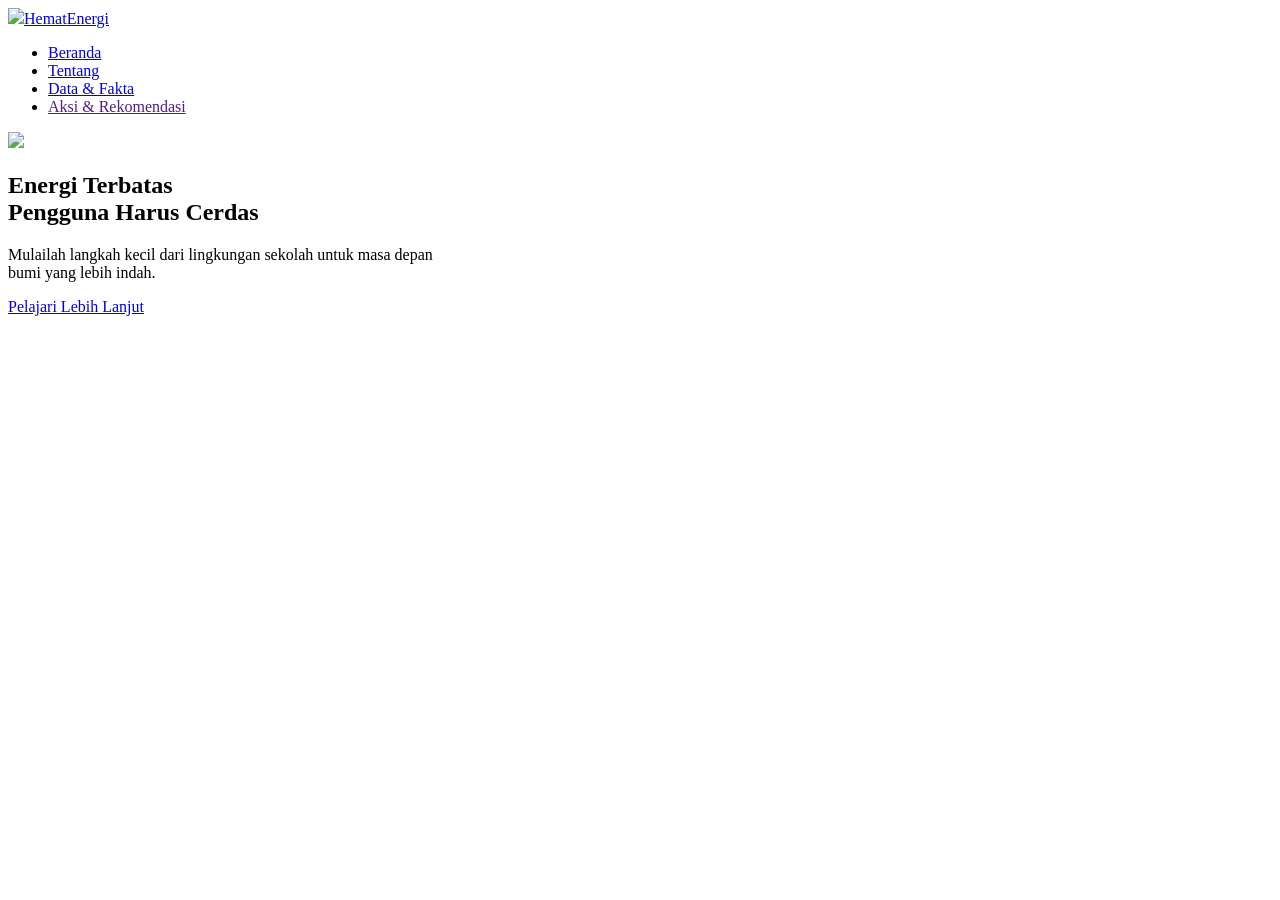
==== index.html @ 6efe7b57 "Update index.html" ====
<!DOCTYPE html>
<html lang="id">
<head>
    <meta charset="UTF-8">
    <meta name="viewport" content="width=device-width, initial-scale=1.0">
    <title>Kampanye Hemat Energi - Sekolah Hijau</title>
    <link rel="stylesheet" href="style.css">
</head>
<body>
    <header class="navbar">
        <div class="container nav-container">
            <a href="#" class="logo">
    <img src="asset\logo-wikrama.png" class="logo-img">Hemat<span>Energi</span></a>
            <nav>
                <ul class="nav-links">
                    <li><a href="index.html">Beranda</a></li>
                    <li><a href="tentang.html">Tentang</a></li>
                    <li><a href="data.html">Data & Fakta</a></li>
                    <li><a href="">Aksi & Rekomendasi</a></li>
                </ul>
            </nav>
        </div>
    </header>

    <section class="landing-page">
        <img src="asset/landingpage.avif" class="hero-bg-img">
        <div class="hero-overlay"></div>

        <div class="container hero-content">
            <h1>Energi <span>Terbatas</span><br>Pengguna Harus <span>Cerdas</span></h1>
            <p><span>Mulailah</span> langkah kecil dari <span>lingkungan sekolah</span> untuk <span>masa depan</span> <br>bumi yang lebih <span>indah</span>.</p>
            <div class="hero-buttons">
                <a href="about.html" class="btn btn-primary">Pelajari Lebih Lanjut</a>
            </div>
        </div>
    </section>
</body>
</html>
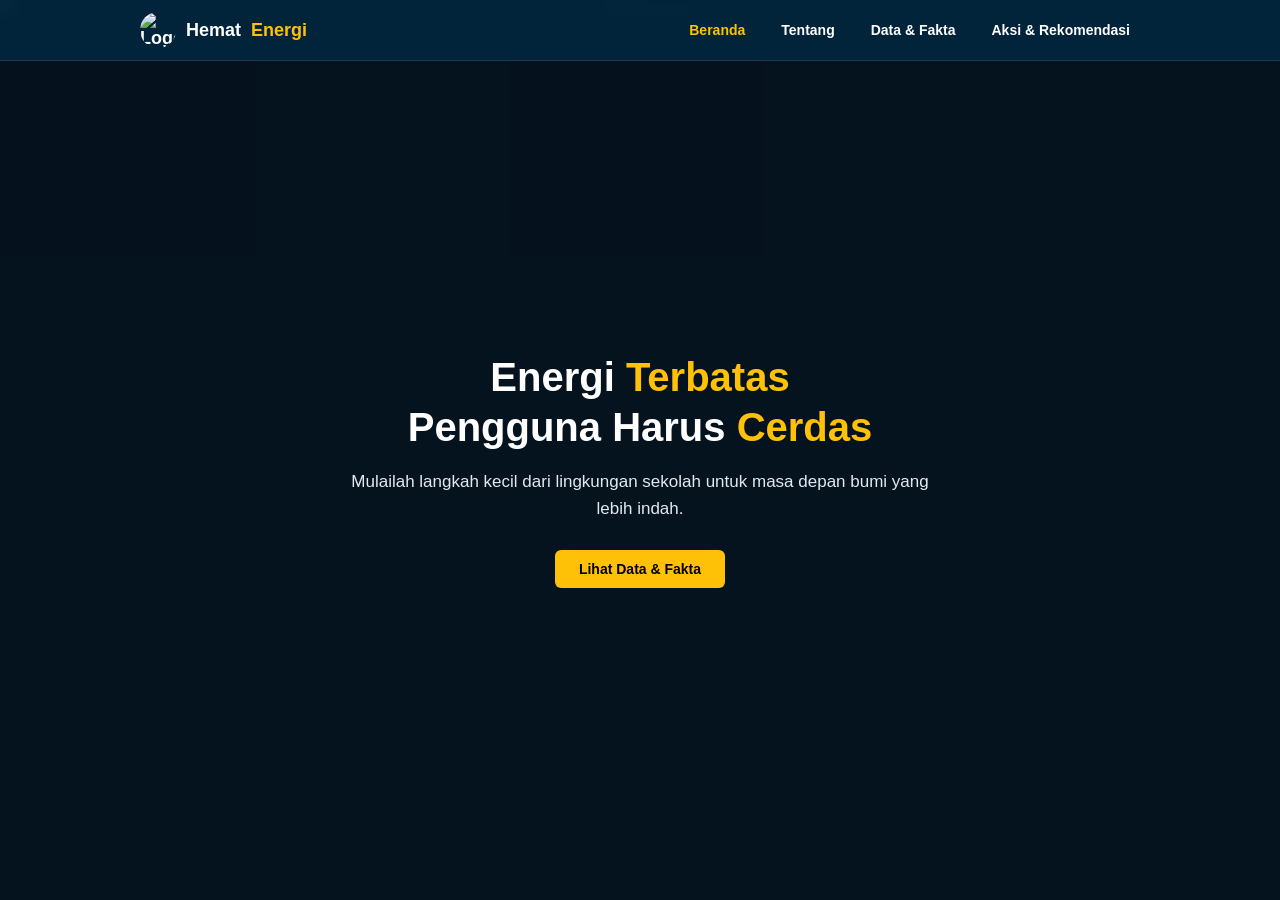
==== commit 42a04667: "Update dan sederhanakan tampilan website serta grafik Chart.js data & fakta" ====
--- a/index.html
+++ b/index.html
@@ -9,30 +9,30 @@
 <body>
     <header class="navbar">
         <div class="container nav-container">
-            <a href="#" class="logo">
-    <img src="asset\logo-wikrama.png" class="logo-img">Hemat<span>Energi</span></a>
+            <a href="index.html" class="logo">
+                <img src="asset/logo-wikrama.png" alt="Logo Wikrama">
+                Hemat<span>Energi</span>
+            </a>
             <nav>
                 <ul class="nav-links">
-                    <li><a href="index.html">Beranda</a></li>
+                    <li><a href="index.html" class="active">Beranda</a></li>
                     <li><a href="tentang.html">Tentang</a></li>
-                    <li><a href="data.html">Data & Fakta</a></li>
+                    <li><a href="data.html">Data & Fakta</a></li> 
                     <li><a href="">Aksi & Rekomendasi</a></li>
                 </ul>
             </nav>
         </div>
     </header>
 
-    <section class="landing-page">
-        <img src="asset/landingpage.avif" class="hero-bg-img">
+    <main class="main-section">
+        <img src="asset/landingpage.avif" class="hero-bg-img" alt="Background">
         <div class="hero-overlay"></div>
 
-        <div class="container hero-content">
+        <div class="container section-content hero-center">
             <h1>Energi <span>Terbatas</span><br>Pengguna Harus <span>Cerdas</span></h1>
-            <p><span>Mulailah</span> langkah kecil dari <span>lingkungan sekolah</span> untuk <span>masa depan</span> <br>bumi yang lebih <span>indah</span>.</p>
-            <div class="hero-buttons">
-                <a href="about.html" class="btn btn-primary">Pelajari Lebih Lanjut</a>
-            </div>
+            <p>Mulailah langkah kecil dari lingkungan sekolah untuk masa depan bumi yang lebih indah.</p>
+            <a href="data.html" class="btn">Lihat Data & Fakta</a>
         </div>
-    </section>
+    </main>
 </body>
 </html>
--- a/style.css
+++ b/style.css
@@ -0,0 +1,311 @@
+* {
+    margin: 0;
+    padding: 0;
+    box-sizing: border-box;
+    font-family: Arial, Helvetica, sans-serif;
+}
+
+body {
+    background-color: #0b1522;
+    color: #ffffff;
+    min-height: 100vh;
+}
+
+.container {
+    width: 90%;
+    max-width: 1000px;
+    margin: 0 auto;
+}
+
+span {
+    color: #ffc107;
+}
+
+/* ================= 1. NAVBAR ================= */
+.navbar {
+    position: fixed;
+    top: 0;
+    left: 0;
+    width: 100%;
+    background-color: rgba(2, 38, 61, 0.92);
+    backdrop-filter: blur(6px);
+    z-index: 999;
+    border-bottom: 1px solid rgba(255, 255, 255, 0.1);
+}
+
+.nav-container {
+    display: flex;
+    justify-content: space-between;
+    align-items: center;
+    padding: 12px 0;
+}
+
+.logo {
+    display: flex;
+    align-items: center;
+    gap: 10px;
+    font-size: 18px;
+    font-weight: bold;
+    color: #ffffff;
+    text-decoration: none;
+}
+
+.logo img {
+    width: 36px;
+    height: 36px;
+    border-radius: 50%;
+}
+
+.nav-links {
+    display: flex;
+    list-style: none;
+    gap: 16px;
+}
+
+.nav-links a {
+    color: #ffffff;
+    text-decoration: none;
+    font-size: 14px;
+    font-weight: bold;
+    padding: 6px 10px;
+    border-radius: 4px;
+    transition: 0.2s;
+}
+
+.nav-links a:hover,
+.nav-links a.active {
+    color: #ffc107;
+}
+
+/* ================= 2. BACKGROUND & HALAMAN ================= */
+.main-section {
+    position: relative;
+    padding: 110px 0 70px 0;
+    min-height: 100vh;
+    text-align: center;
+    overflow: hidden;
+}
+
+.hero-bg-img {
+    position: fixed;
+    top: 0;
+    left: 0;
+    width: 100%;
+    height: 100%;
+    object-fit: cover;
+    z-index: -2;
+}
+
+.hero-overlay {
+    position: fixed;
+    top: 0;
+    left: 0;
+    width: 100%;
+    height: 100%;
+    background: rgba(4, 18, 30, 0.78);
+    z-index: -1;
+}
+
+.section-content {
+    position: relative;
+    z-index: 1;
+}
+
+.page-title {
+    font-size: 32px;
+    margin-bottom: 8px;
+}
+
+.page-subtitle {
+    font-size: 15px;
+    color: #cbd5e1;
+    margin-bottom: 30px;
+}
+
+/* ================= 3. BERANDA (HERO) ================= */
+.hero-center {
+    display: flex;
+    flex-direction: column;
+    justify-content: center;
+    align-items: center;
+    min-height: calc(100vh - 180px);
+}
+
+.hero-center h1 {
+    font-size: 40px;
+    line-height: 1.25;
+    margin-bottom: 16px;
+}
+
+.hero-center p {
+    font-size: 17px;
+    color: #e2e8f0;
+    max-width: 600px;
+    margin-bottom: 28px;
+    line-height: 1.6;
+}
+
+/* ================= 4. TOMBOL ================= */
+.btn {
+    display: inline-block;
+    padding: 11px 24px;
+    background-color: #ffc107;
+    color: #000000;
+    text-decoration: none;
+    border-radius: 6px;
+    font-weight: bold;
+    font-size: 14px;
+    transition: 0.2s;
+}
+
+.btn:hover {
+    background-color: #e0a800;
+}
+
+/* ================= 5. GRID & KARTU PROFIL ================= */
+.grid-3 {
+    display: flex;
+    justify-content: center;
+    gap: 20px;
+    flex-wrap: wrap;
+    margin-bottom: 25px;
+}
+
+.card {
+    background-color: rgba(2, 38, 61, 0.88);
+    border: 1px solid rgba(255, 255, 255, 0.12);
+    border-radius: 12px;
+    padding: 24px 20px;
+    flex: 1;
+    min-width: 250px;
+    max-width: 320px;
+    text-align: center;
+}
+
+.photo-container {
+    width: 90px;
+    height: 90px;
+    margin: 0 auto 15px auto;
+    border-radius: 50%;
+    border: 2px solid #ffffff;
+    overflow: hidden;
+}
+
+.profile-img {
+    width: 100%;
+    height: 100%;
+    object-fit: cover;
+}
+
+.member-name {
+    font-size: 18px;
+    font-weight: bold;
+    margin-bottom: 12px;
+}
+
+.member-info {
+    font-size: 13px;
+    color: #ffffff;
+    text-align: left;
+    background: rgba(255, 255, 255, 0.08);
+    padding: 10px 14px;
+    border-radius: 6px;
+    line-height: 1.6;
+}
+
+.member-info strong {
+    color: #ffc107;
+}
+
+/* ================= 6. DATA & FAKTA (KOTAK GRAFIK) ================= */
+.chart-box {
+    background-color: rgba(2, 38, 61, 0.88);
+    border: 1px solid rgba(255, 255, 255, 0.12);
+    border-radius: 12px;
+    padding: 24px;
+    max-width: 850px;
+    margin: 0 auto 30px auto;
+    text-align: left;
+}
+
+.chart-title {
+    font-size: 18px;
+    color: #ffc107;
+    margin-bottom: 4px;
+}
+
+.chart-desc {
+    font-size: 13px;
+    color: #cbd5e1;
+    margin-bottom: 18px;
+}
+
+.chart-wrapper {
+    position: relative;
+    height: 360px;
+    width: 100%;
+}
+
+/* ================= 7. AKSI & REKOMENDASI ================= */
+.action-card {
+    text-align: left;
+}
+
+.action-card h2 {
+    font-size: 18px;
+    color: #ffc107;
+    margin-bottom: 12px;
+    padding-bottom: 8px;
+    border-bottom: 1px solid rgba(255, 255, 255, 0.1);
+}
+
+.action-card ul {
+    padding-left: 18px;
+    font-size: 13.5px;
+    line-height: 1.6;
+    color: #e2e8f0;
+}
+
+.action-card li {
+    margin-bottom: 8px;
+}
+
+.action-card li:last-child {
+    margin-bottom: 0;
+}
+
+.bottom-cta {
+    margin-top: 30px;
+}
+
+.bottom-cta p {
+    font-size: 14px;
+    color: #cbd5e1;
+    margin-bottom: 15px;
+}
+
+/* ================= 8. RESPONSIVE ================= */
+@media (max-width: 768px) {
+    .nav-container {
+        flex-direction: column;
+        gap: 8px;
+    }
+
+    .hero-center h1 {
+        font-size: 28px;
+    }
+
+    .grid-3 {
+        flex-direction: column;
+        align-items: center;
+    }
+
+    .card {
+        max-width: 100%;
+        width: 100%;
+    }
+
+    .chart-wrapper {
+        height: 260px;
+    }
+}
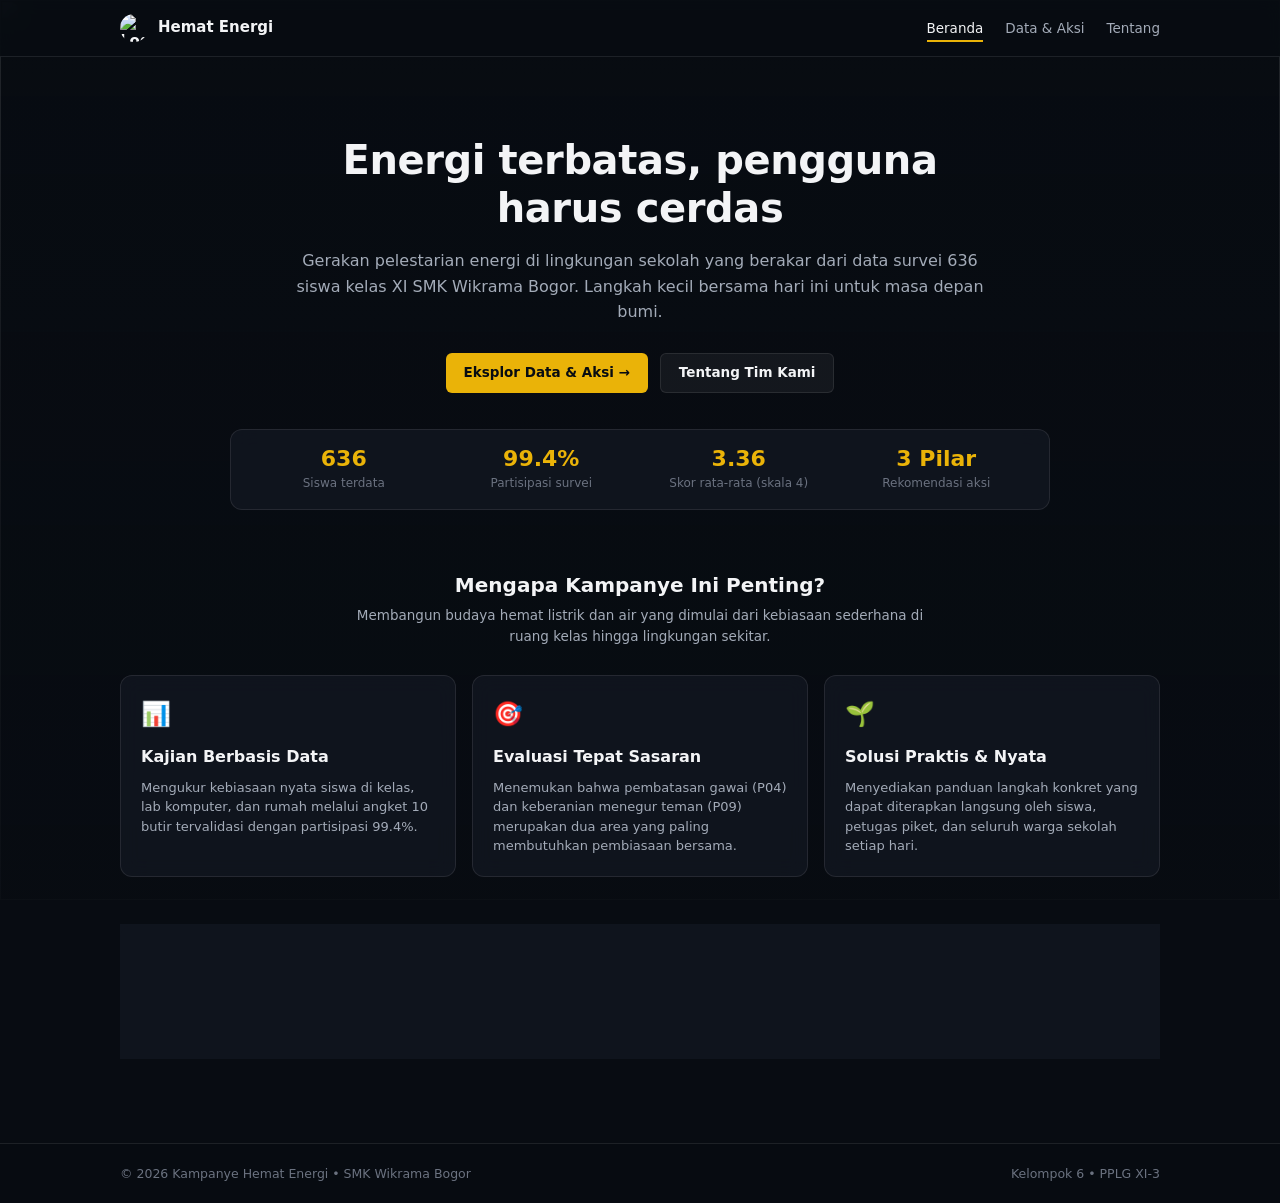
==== commit 6f43dc2d: "Update dan gabungkan halaman Data & Aksi serta perbaikan UI" ====
--- a/index.html
+++ b/index.html
@@ -3,36 +3,121 @@
 <head>
     <meta charset="UTF-8">
     <meta name="viewport" content="width=device-width, initial-scale=1.0">
-    <title>Kampanye Hemat Energi - Sekolah Hijau</title>
-    <link rel="stylesheet" href="style.css">
+    <title>Kampanye Hemat Energi - SMK Wikrama Bogor</title>
+    <link rel="stylesheet" href="style.css?v=5">
 </head>
 <body>
     <header class="navbar">
         <div class="container nav-container">
             <a href="index.html" class="logo">
-                <img src="asset/logo-wikrama.png" alt="Logo Wikrama">
-                Hemat<span>Energi</span>
+                <img src="asset/logo-wikrama.png" alt="Logo SMK Wikrama">
+                <span>Hemat Energi</span>
             </a>
-            <nav>
+            <nav aria-label="Navigasi Utama">
                 <ul class="nav-links">
                     <li><a href="index.html" class="active">Beranda</a></li>
+                    <li><a href="data-aksi.html">Data & Aksi</a></li>
                     <li><a href="tentang.html">Tentang</a></li>
-                    <li><a href="data.html">Data & Fakta</a></li> 
-                    <li><a href="">Aksi & Rekomendasi</a></li>
                 </ul>
             </nav>
         </div>
     </header>
 
     <main class="main-section">
-        <img src="asset/landingpage.avif" class="hero-bg-img" alt="Background">
+        <img src="asset/landingpage.avif" class="hero-bg-img" alt="">
         <div class="hero-overlay"></div>
 
-        <div class="container section-content hero-center">
-            <h1>Energi <span>Terbatas</span><br>Pengguna Harus <span>Cerdas</span></h1>
-            <p>Mulailah langkah kecil dari lingkungan sekolah untuk masa depan bumi yang lebih indah.</p>
-            <a href="data.html" class="btn">Lihat Data & Fakta</a>
+        <div class="container section-content">
+            <!-- Hero Section -->
+            <section class="hero-block">
+                <div class="hero-text-wrap">
+                    <h1 class="hero-title">Energi terbatas, pengguna harus cerdas</h1>
+                    <p class="hero-desc">
+                        Gerakan pelestarian energi di lingkungan sekolah yang berakar dari data survei 636 siswa kelas XI SMK Wikrama Bogor. Langkah kecil bersama hari ini untuk masa depan bumi.
+                    </p>
+                    <div class="hero-actions">
+                        <a href="data-aksi.html" class="btn">Eksplor Data & Aksi →</a>
+                        <a href="tentang.html" class="btn btn-secondary">Tentang Tim Kami</a>
+                    </div>
+                </div>
+
+                <!-- Quick Stats Strip -->
+                <div class="hero-stats-strip">
+                    <div class="hero-stat-item">
+                        <span class="hero-stat-value">636</span>
+                        <span class="hero-stat-label">Siswa terdata</span>
+                    </div>
+                    <div class="hero-stat-item">
+                        <span class="hero-stat-value">99.4%</span>
+                        <span class="hero-stat-label">Partisipasi survei</span>
+                    </div>
+                    <div class="hero-stat-item">
+                        <span class="hero-stat-value">3.36</span>
+                        <span class="hero-stat-label">Skor rata-rata (skala 4)</span>
+                    </div>
+                    <div class="hero-stat-item">
+                        <span class="hero-stat-value">3 Pilar</span>
+                        <span class="hero-stat-label">Rekomendasi aksi</span>
+                    </div>
+                </div>
+            </section>
+
+            <!-- Mengapa Kampanye Ini Penting -->
+            <section class="home-pillars-section">
+                <div class="section-heading-center">
+                    <h2 class="section-title">Mengapa Kampanye Ini Penting?</h2>
+                    <p class="section-desc">
+                        Membangun budaya hemat listrik dan air yang dimulai dari kebiasaan sederhana di ruang kelas hingga lingkungan sekitar.
+                    </p>
+                </div>
+
+                <div class="grid-3">
+                    <article class="card pillar-card">
+                        <div class="pillar-icon">📊</div>
+                        <h3 class="pillar-title">Kajian Berbasis Data</h3>
+                        <p class="pillar-desc">
+                            Mengukur kebiasaan nyata siswa di kelas, lab komputer, dan rumah melalui angket 10 butir tervalidasi dengan partisipasi 99.4%.
+                        </p>
+                    </article>
+
+                    <article class="card pillar-card">
+                        <div class="pillar-icon">🎯</div>
+                        <h3 class="pillar-title">Evaluasi Tepat Sasaran</h3>
+                        <p class="pillar-desc">
+                            Menemukan bahwa pembatasan gawai (P04) dan keberanian menegur teman (P09) merupakan dua area yang paling membutuhkan pembiasaan bersama.
+                        </p>
+                    </article>
+
+                    <article class="card pillar-card">
+                        <div class="pillar-icon">🌱</div>
+                        <h3 class="pillar-title">Solusi Praktis & Nyata</h3>
+                        <p class="pillar-desc">
+                            Menyediakan panduan langkah konkret yang dapat diterapkan langsung oleh siswa, petugas piket, dan seluruh warga sekolah setiap hari.
+                        </p>
+                    </article>
+                </div>
+            </section>
+
+            <!-- CTA Card Menuju Data & Aksi -->
+            <section class="home-cta-card">
+                <div class="home-cta-text">
+                    <h2>Eksplorasi Data & Ikuti Komitmen Harian</h2>
+                    <p>
+                        Lihat grafik interaktif rata-rata skor per butir dan tandai komitmen hemat energi yang telah kamu terapkan hari ini di sekolah.
+                    </p>
+                </div>
+                <div class="home-cta-action">
+                    <a href="data-aksi.html" class="btn">Buka Halaman Data & Aksi →</a>
+                </div>
+            </section>
         </div>
     </main>
+
+    <footer class="footer">
+        <div class="container footer-content">
+            <p>© 2026 Kampanye Hemat Energi • SMK Wikrama Bogor</p>
+            <p class="footer-meta">Kelompok 6 • PPLG XI-3</p>
+        </div>
+    </footer>
 </body>
 </html>
--- a/style.css
+++ b/style.css
@@ -1,89 +1,155 @@
+/* ==========================================================================
+   KAMPANYE HEMAT ENERGI - SMK WIKRAMA BOGOR
+   Style System: Cinematic Atmosphere, Frosted Graphite Surfaces, 4px Grid
+   ========================================================================== */
+
+:root {
+    /* Neutral Palette */
+    --bg-page: #080c12;
+    --bg-card: rgba(18, 22, 32, 0.82);
+    --bg-card-hover: rgba(24, 29, 42, 0.9);
+    --bg-raised: rgba(255, 255, 255, 0.05);
+    --border-hairline: rgba(255, 255, 255, 0.09);
+    --border-hover: rgba(255, 255, 255, 0.18);
+
+    /* Text Roles */
+    --text-primary: #f3f4f6;
+    --text-secondary: #a3abb8;
+    --text-muted: #6b7280;
+
+    /* Single Accent */
+    --accent: #eab308;
+    --accent-hover: #facc15;
+    --accent-contrast: #080c12;
+
+    /* Semantic Highlights */
+    --color-positive: #22c55e;
+    --color-focus: #f97316;
+
+    /* Radius */
+    --radius-control: 6px;
+    --radius-card: 12px;
+    --radius-inner: 6px;
+
+    /* Transitions */
+    --ease-out: cubic-bezier(0.16, 1, 0.3, 1);
+    --duration: 0.18s;
+}
+
+/* ================= 1. BASE & RESET ================= */
 * {
     margin: 0;
     padding: 0;
     box-sizing: border-box;
-    font-family: Arial, Helvetica, sans-serif;
+}
+
+html {
+    scroll-behavior: smooth;
 }
 
 body {
-    background-color: #0b1522;
-    color: #ffffff;
+    background-color: var(--bg-page);
+    color: var(--text-primary);
+    font-family: system-ui, -apple-system, BlinkMacSystemFont, "Segoe UI", Roboto, Helvetica, Arial, sans-serif;
+    font-size: 14.5px;
+    line-height: 1.55;
     min-height: 100vh;
+    display: flex;
+    flex-direction: column;
+    -webkit-font-smoothing: antialiased;
 }
 
 .container {
-    width: 90%;
-    max-width: 1000px;
+    width: 92%;
+    max-width: 1040px;
     margin: 0 auto;
 }
 
-span {
-    color: #ffc107;
-}
-
-/* ================= 1. NAVBAR ================= */
+/* ================= 2. NAVBAR ================= */
 .navbar {
     position: fixed;
     top: 0;
     left: 0;
     width: 100%;
-    background-color: rgba(2, 38, 61, 0.92);
-    backdrop-filter: blur(6px);
+    background-color: rgba(8, 12, 18, 0.92);
+    backdrop-filter: blur(10px);
+    -webkit-backdrop-filter: blur(10px);
+    border-bottom: 1px solid var(--border-hairline);
     z-index: 999;
-    border-bottom: 1px solid rgba(255, 255, 255, 0.1);
 }
 
 .nav-container {
     display: flex;
     justify-content: space-between;
     align-items: center;
-    padding: 12px 0;
+    height: 56px;
 }
 
 .logo {
     display: flex;
     align-items: center;
     gap: 10px;
-    font-size: 18px;
-    font-weight: bold;
-    color: #ffffff;
     text-decoration: none;
+    color: var(--text-primary);
+    font-size: 15px;
+    font-weight: 600;
+}
+
+.logo span {
+    color: var(--text-primary);
 }
 
 .logo img {
-    width: 36px;
-    height: 36px;
+    width: 28px;
+    height: 28px;
     border-radius: 50%;
+    object-fit: cover;
 }
 
 .nav-links {
     display: flex;
     list-style: none;
-    gap: 16px;
+    gap: 22px;
 }
 
 .nav-links a {
-    color: #ffffff;
+    position: relative;
+    color: var(--text-secondary);
     text-decoration: none;
-    font-size: 14px;
-    font-weight: bold;
-    padding: 6px 10px;
-    border-radius: 4px;
-    transition: 0.2s;
-}
-
-.nav-links a:hover,
+    font-size: 13.5px;
+    font-weight: 500;
+    padding: 4px 0;
+    transition: color var(--duration) ease;
+}
+
+.nav-links a::after {
+    content: '';
+    position: absolute;
+    bottom: -2px;
+    left: 0;
+    width: 0;
+    height: 2px;
+    background-color: var(--accent);
+    transition: width var(--duration) var(--ease-out);
+}
+
+.nav-links a:hover {
+    color: var(--text-primary);
+}
+
 .nav-links a.active {
-    color: #ffc107;
-}
-
-/* ================= 2. BACKGROUND & HALAMAN ================= */
+    color: var(--text-primary);
+}
+
+.nav-links a.active::after {
+    width: 100%;
+}
+
+/* ================= 3. BACKGROUND & HERO ================= */
 .main-section {
     position: relative;
-    padding: 110px 0 70px 0;
-    min-height: 100vh;
-    text-align: center;
-    overflow: hidden;
+    padding: 88px 0 64px 0;
+    flex: 1;
 }
 
 .hero-bg-img {
@@ -94,6 +160,7 @@
     height: 100%;
     object-fit: cover;
     z-index: -2;
+    opacity: 0.52;
 }
 
 .hero-overlay {
@@ -102,7 +169,7 @@
     left: 0;
     width: 100%;
     height: 100%;
-    background: rgba(4, 18, 30, 0.78);
+    background: linear-gradient(180deg, rgba(8, 12, 18, 0.72) 0%, rgba(8, 12, 18, 0.88) 50%, rgba(8, 12, 18, 0.96) 100%);
     z-index: -1;
 }
 
@@ -111,84 +178,667 @@
     z-index: 1;
 }
 
+.page-header {
+    text-align: left;
+    margin-bottom: 28px;
+}
+
 .page-title {
-    font-size: 32px;
-    margin-bottom: 8px;
+    font-size: 26px;
+    font-weight: 600;
+    line-height: 1.25;
+    color: var(--text-primary);
+    margin-bottom: 6px;
 }
 
 .page-subtitle {
-    font-size: 15px;
-    color: #cbd5e1;
-    margin-bottom: 30px;
-}
-
-/* ================= 3. BERANDA (HERO) ================= */
-.hero-center {
-    display: flex;
-    flex-direction: column;
+    font-size: 14.5px;
+    color: var(--text-secondary);
+    max-width: 680px;
+    line-height: 1.55;
+}
+
+/* ================= 4. HOMEPAGE (BERANDA) ================= */
+.hero-block {
+    padding: 48px 0 60px 0;
+    display: flex;
+    flex-direction: column;
+    align-items: center;
+    text-align: center;
+}
+
+.hero-text-wrap {
+    max-width: 720px;
+    margin-bottom: 36px;
+}
+
+.hero-title {
+    font-size: 40px;
+    font-weight: 600;
+    line-height: 1.2;
+    color: var(--text-primary);
+    margin-bottom: 16px;
+    letter-spacing: -0.01em;
+}
+
+.hero-desc {
+    font-size: 16px;
+    color: var(--text-secondary);
+    line-height: 1.6;
+    margin-bottom: 28px;
+}
+
+.hero-actions {
+    display: flex;
+    gap: 12px;
     justify-content: center;
     align-items: center;
-    min-height: calc(100vh - 180px);
-}
-
-.hero-center h1 {
-    font-size: 40px;
-    line-height: 1.25;
+}
+
+/* Hero Stats Strip */
+.hero-stats-strip {
+    display: grid;
+    grid-template-columns: repeat(4, 1fr);
+    gap: 12px;
+    width: 100%;
+    max-width: 820px;
+    background-color: var(--bg-card);
+    backdrop-filter: blur(10px);
+    -webkit-backdrop-filter: blur(10px);
+    border: 1px solid var(--border-hairline);
+    border-radius: var(--radius-card);
+    padding: 16px 20px;
+}
+
+.hero-stat-item {
+    display: flex;
+    flex-direction: column;
+    align-items: center;
+    text-align: center;
+}
+
+.hero-stat-value {
+    font-size: 22px;
+    font-weight: 600;
+    color: var(--accent);
+    font-variant-numeric: tabular-nums;
+    line-height: 1.2;
+    margin-bottom: 2px;
+}
+
+.hero-stat-label {
+    font-size: 12px;
+    color: var(--text-muted);
+}
+
+/* Homepage Pillars */
+.home-pillars-section {
+    margin-bottom: 48px;
+}
+
+.section-heading-center {
+    text-align: center;
+    max-width: 600px;
+    margin: 0 auto 28px auto;
+}
+
+.pillar-card {
+    text-align: left;
+    display: flex;
+    flex-direction: column;
+    gap: 8px;
+}
+
+.pillar-icon {
+    font-size: 24px;
+    margin-bottom: 4px;
+}
+
+.pillar-title {
+    font-size: 16px;
+    font-weight: 600;
+    color: var(--text-primary);
+}
+
+.pillar-desc {
+    font-size: 13px;
+    color: var(--text-secondary);
+    line-height: 1.5;
+}
+
+/* Homepage CTA Card */
+.home-cta-card {
+    display: flex;
+    justify-content: space-between;
+    align-items: center;
+    background-color: var(--bg-card);
+    backdrop-filter: blur(10px);
+    -webkit-backdrop-filter: blur(10px);
+    border: 1px solid var(--border-hairline);
+    border-radius: var(--radius-card);
+    padding: 28px 32px;
+    margin-bottom: 20px;
+    text-align: left;
+    gap: 24px;
+}
+
+.home-cta-text h2 {
+    font-size: 19px;
+    font-weight: 600;
+    color: var(--text-primary);
+    margin-bottom: 6px;
+}
+
+.home-cta-text p {
+    font-size: 13.5px;
+    color: var(--text-secondary);
+    max-width: 580px;
+    line-height: 1.5;
+}
+
+.home-cta-action {
+    flex-shrink: 0;
+}
+
+/* ================= 5. BUTTONS ================= */
+.btn {
+    display: inline-flex;
+    align-items: center;
+    justify-content: center;
+    height: 40px;
+    padding: 0 18px;
+    background-color: var(--accent);
+    color: var(--accent-contrast);
+    text-decoration: none;
+    border-radius: var(--radius-control);
+    font-weight: 600;
+    font-size: 13.5px;
+    border: none;
+    cursor: pointer;
+    transition: background-color var(--duration) ease, transform var(--duration) var(--ease-out);
+}
+
+.btn:hover {
+    background-color: var(--accent-hover);
+}
+
+.btn:active {
+    transform: scale(0.99);
+}
+
+.btn-secondary {
+    background-color: var(--bg-raised);
+    color: var(--text-primary);
+    border: 1px solid var(--border-hairline);
+}
+
+.btn-secondary:hover {
+    background-color: rgba(255, 255, 255, 0.1);
+    border-color: var(--border-hover);
+}
+
+/* ================= 6. STATS GRID ================= */
+.stats-grid {
+    display: grid;
+    grid-template-columns: repeat(4, 1fr);
+    gap: 14px;
+    margin-bottom: 24px;
+}
+
+.stat-card {
+    background-color: var(--bg-card);
+    backdrop-filter: blur(10px);
+    -webkit-backdrop-filter: blur(10px);
+    border: 1px solid var(--border-hairline);
+    border-radius: var(--radius-card);
+    padding: 18px 20px;
+    display: flex;
+    flex-direction: column;
+    justify-content: space-between;
+    text-align: left;
+    transition: border-color var(--duration) ease;
+}
+
+.stat-card:hover {
+    border-color: var(--border-hover);
+}
+
+.stat-card-focus {
+    border-color: rgba(249, 115, 22, 0.3);
+}
+
+.stat-label {
+    font-size: 12.5px;
+    color: var(--text-muted);
+    margin-bottom: 6px;
+}
+
+.stat-number {
+    font-size: 26px;
+    font-weight: 600;
+    color: var(--text-primary);
+    font-variant-numeric: tabular-nums;
+    line-height: 1.1;
+    margin-bottom: 4px;
+}
+
+.stat-card-focus .stat-number {
+    color: var(--color-focus);
+}
+
+.stat-unit {
+    font-size: 14px;
+    font-weight: 400;
+    color: var(--text-muted);
+    margin-left: 2px;
+}
+
+.stat-meta {
+    font-size: 12px;
+    color: var(--text-secondary);
+    line-height: 1.4;
+}
+
+/* ================= 7. DATA & ANALYSIS GRID ================= */
+.data-analysis-grid {
+    display: grid;
+    grid-template-columns: 1.8fr 1fr;
+    gap: 18px;
+    margin-bottom: 36px;
+}
+
+.chart-box {
+    background-color: var(--bg-card);
+    backdrop-filter: blur(10px);
+    -webkit-backdrop-filter: blur(10px);
+    border: 1px solid var(--border-hairline);
+    border-radius: var(--radius-card);
+    padding: 20px 22px;
+    display: flex;
+    flex-direction: column;
+    text-align: left;
+}
+
+.chart-header {
+    display: flex;
+    justify-content: space-between;
+    align-items: flex-start;
     margin-bottom: 16px;
-}
-
-.hero-center p {
+    gap: 14px;
+}
+
+.chart-title {
+    font-size: 16px;
+    font-weight: 600;
+    color: var(--text-primary);
+    margin-bottom: 3px;
+}
+
+.chart-desc {
+    font-size: 12.5px;
+    color: var(--text-secondary);
+}
+
+.chart-controls {
+    display: flex;
+    gap: 4px;
+    background-color: var(--bg-raised);
+    padding: 3px;
+    border-radius: var(--radius-control);
+    border: 1px solid var(--border-hairline);
+}
+
+.btn-filter {
+    background: transparent;
+    border: none;
+    color: var(--text-muted);
+    font-size: 12px;
+    font-weight: 500;
+    padding: 4px 10px;
+    border-radius: 4px;
+    cursor: pointer;
+    transition: color var(--duration) ease, background-color var(--duration) ease;
+}
+
+.btn-filter:hover {
+    color: var(--text-primary);
+}
+
+.btn-filter.active {
+    background-color: rgba(255, 255, 255, 0.12);
+    color: var(--text-primary);
+}
+
+.chart-wrapper {
+    position: relative;
+    height: 310px;
+    width: 100%;
+}
+
+/* Insight Box */
+.insight-box {
+    background-color: var(--bg-card);
+    backdrop-filter: blur(10px);
+    -webkit-backdrop-filter: blur(10px);
+    border: 1px solid var(--border-hairline);
+    border-radius: var(--radius-card);
+    padding: 20px;
+    display: flex;
+    flex-direction: column;
+    justify-content: space-between;
+    text-align: left;
+}
+
+.insight-title {
+    font-size: 16px;
+    font-weight: 600;
+    color: var(--text-primary);
+    margin-bottom: 14px;
+}
+
+.insight-list {
+    list-style: none;
+    display: flex;
+    flex-direction: column;
+    gap: 10px;
+}
+
+.insight-list li {
+    background-color: var(--bg-raised);
+    border: 1px solid var(--border-hairline);
+    border-radius: var(--radius-inner);
+    padding: 10px 12px;
+}
+
+.insight-tag {
+    display: inline-block;
+    font-size: 11px;
+    font-weight: 500;
+    padding: 1px 6px;
+    border-radius: 3px;
+    margin-bottom: 4px;
+}
+
+.insight-tag.high {
+    background-color: rgba(34, 197, 94, 0.12);
+    color: #4ade80;
+}
+
+.insight-tag.focus {
+    background-color: rgba(249, 115, 22, 0.12);
+    color: #fb923c;
+}
+
+.insight-list strong {
+    display: block;
+    font-size: 13.5px;
+    color: var(--text-primary);
+    margin-bottom: 2px;
+}
+
+.insight-list p {
+    font-size: 12px;
+    color: var(--text-secondary);
+    line-height: 1.45;
+}
+
+.insight-footer {
+    margin-top: 12px;
+    padding-top: 10px;
+    border-top: 1px solid var(--border-hairline);
+}
+
+.insight-footer p {
+    font-size: 12px;
+    color: var(--text-muted);
+    line-height: 1.5;
+}
+
+/* ================= 8. ACTION SECTION ================= */
+.action-section {
+    margin-bottom: 36px;
+    text-align: left;
+}
+
+.section-heading-row {
+    margin-bottom: 18px;
+}
+
+.section-title {
+    font-size: 20px;
+    font-weight: 600;
+    color: var(--text-primary);
+    margin-bottom: 4px;
+}
+
+.section-desc {
+    font-size: 13.5px;
+    color: var(--text-secondary);
+}
+
+.grid-3 {
+    display: grid;
+    grid-template-columns: repeat(3, 1fr);
+    gap: 16px;
+}
+
+.card {
+    background-color: var(--bg-card);
+    backdrop-filter: blur(10px);
+    -webkit-backdrop-filter: blur(10px);
+    border: 1px solid var(--border-hairline);
+    border-radius: var(--radius-card);
+    padding: 20px;
+    transition: border-color var(--duration) ease;
+}
+
+.card:hover {
+    border-color: var(--border-hover);
+}
+
+.action-card {
+    display: flex;
+    flex-direction: column;
+    text-align: left;
+}
+
+.action-card h3 {
+    font-size: 16px;
+    font-weight: 600;
+    color: var(--text-primary);
+    margin-bottom: 4px;
+}
+
+.action-target {
+    font-size: 12px;
+    color: var(--text-muted);
+    margin-bottom: 14px;
+    display: block;
+}
+
+.action-target-focus {
+    color: var(--color-focus);
+}
+
+.action-list {
+    list-style: none;
+    display: flex;
+    flex-direction: column;
+    gap: 10px;
+}
+
+.action-list li {
+    position: relative;
+    padding-left: 16px;
+    font-size: 13px;
+    color: var(--text-secondary);
+    line-height: 1.5;
+}
+
+.action-list li::before {
+    content: "–";
+    position: absolute;
+    left: 0;
+    top: 0;
+    color: var(--text-muted);
+}
+
+/* ================= 9. HABIT TRACKER ================= */
+.habit-tracker-box {
+    background-color: var(--bg-card);
+    backdrop-filter: blur(10px);
+    -webkit-backdrop-filter: blur(10px);
+    border: 1px solid var(--border-hairline);
+    border-radius: var(--radius-card);
+    padding: 22px 24px;
+    margin-bottom: 36px;
+    text-align: left;
+}
+
+.tracker-header {
+    display: flex;
+    justify-content: space-between;
+    align-items: flex-start;
+    margin-bottom: 18px;
+    gap: 16px;
+}
+
+.tracker-title {
     font-size: 17px;
-    color: #e2e8f0;
-    max-width: 600px;
-    margin-bottom: 28px;
-    line-height: 1.6;
-}
-
-/* ================= 4. TOMBOL ================= */
-.btn {
+    font-weight: 600;
+    color: var(--text-primary);
+    margin-bottom: 3px;
+}
+
+.tracker-subtitle {
+    font-size: 13.5px;
+    color: var(--text-secondary);
+}
+
+.tracker-progress-badge {
+    font-size: 12.5px;
+    font-weight: 500;
+    padding: 4px 10px;
+    border-radius: 4px;
+    background-color: var(--bg-raised);
+    border: 1px solid var(--border-hairline);
+    color: var(--text-secondary);
+    font-variant-numeric: tabular-nums;
+    white-space: nowrap;
+}
+
+.tracker-progress-badge.all-done {
+    background-color: rgba(34, 197, 94, 0.12);
+    border-color: rgba(34, 197, 94, 0.25);
+    color: #4ade80;
+}
+
+.tracker-checklist {
+    display: grid;
+    grid-template-columns: repeat(2, 1fr);
+    gap: 10px;
+    margin-bottom: 14px;
+}
+
+.tracker-item {
+    display: flex;
+    align-items: center;
+    gap: 10px;
+    padding: 10px 14px;
+    background-color: var(--bg-raised);
+    border: 1px solid var(--border-hairline);
+    border-radius: var(--radius-inner);
+    cursor: pointer;
+    user-select: none;
+    transition: border-color var(--duration) ease, background-color var(--duration) ease;
+}
+
+.tracker-item:hover {
+    border-color: var(--border-hover);
+}
+
+.tracker-item.checked {
+    border-color: rgba(34, 197, 94, 0.3);
+    background-color: rgba(34, 197, 94, 0.05);
+}
+
+.tracker-item input[type="checkbox"] {
+    position: absolute;
+    opacity: 0;
+    cursor: pointer;
+    height: 0;
+    width: 0;
+}
+
+.checkmark {
+    position: relative;
+    width: 18px;
+    height: 18px;
+    border-radius: 4px;
+    background-color: rgba(0, 0, 0, 0.3);
+    border: 1px solid rgba(255, 255, 255, 0.2);
+    flex-shrink: 0;
+    transition: border-color var(--duration) ease, background-color var(--duration) ease;
+}
+
+.tracker-item:hover .checkmark {
+    border-color: var(--accent);
+}
+
+.tracker-item.checked .checkmark {
+    background-color: var(--color-positive);
+    border-color: var(--color-positive);
+}
+
+.tracker-item.checked .checkmark::after {
+    content: "";
+    position: absolute;
+    left: 5px;
+    top: 2px;
+    width: 4px;
+    height: 8px;
+    border: solid #080c12;
+    border-width: 0 2px 2px 0;
+    transform: rotate(45deg);
+}
+
+.tracker-text {
+    font-size: 13px;
+    color: var(--text-secondary);
+    line-height: 1.4;
+}
+
+.tracker-item.checked .tracker-text {
+    color: var(--text-primary);
+}
+
+.tracker-feedback {
+    font-size: 12.5px;
+    color: var(--text-muted);
+    padding: 6px 10px;
+    border-radius: 4px;
+    background-color: var(--bg-raised);
     display: inline-block;
-    padding: 11px 24px;
-    background-color: #ffc107;
-    color: #000000;
-    text-decoration: none;
-    border-radius: 6px;
-    font-weight: bold;
-    font-size: 14px;
-    transition: 0.2s;
-}
-
-.btn:hover {
-    background-color: #e0a800;
-}
-
-/* ================= 5. GRID & KARTU PROFIL ================= */
-.grid-3 {
-    display: flex;
-    justify-content: center;
-    gap: 20px;
-    flex-wrap: wrap;
-    margin-bottom: 25px;
-}
-
-.card {
-    background-color: rgba(2, 38, 61, 0.88);
-    border: 1px solid rgba(255, 255, 255, 0.12);
-    border-radius: 12px;
-    padding: 24px 20px;
-    flex: 1;
-    min-width: 250px;
-    max-width: 320px;
+}
+
+/* ================= 10. TEAM MEMBERS (TENTANG) ================= */
+.team-grid {
+    margin-top: 10px;
+}
+
+.team-card {
     text-align: center;
+    padding: 24px 18px;
 }
 
 .photo-container {
-    width: 90px;
-    height: 90px;
-    margin: 0 auto 15px auto;
+    width: 88px;
+    height: 88px;
+    margin: 0 auto 14px auto;
     border-radius: 50%;
-    border: 2px solid #ffffff;
+    border: 1px solid var(--border-hairline);
     overflow: hidden;
+    background-color: var(--bg-raised);
 }
 
 .profile-img {
@@ -198,114 +848,133 @@
 }
 
 .member-name {
-    font-size: 18px;
-    font-weight: bold;
+    font-size: 16px;
+    font-weight: 600;
+    color: var(--text-primary);
     margin-bottom: 12px;
 }
 
-.member-info {
-    font-size: 13px;
-    color: #ffffff;
-    text-align: left;
-    background: rgba(255, 255, 255, 0.08);
-    padding: 10px 14px;
-    border-radius: 6px;
-    line-height: 1.6;
-}
-
-.member-info strong {
-    color: #ffc107;
-}
-
-/* ================= 6. DATA & FAKTA (KOTAK GRAFIK) ================= */
-.chart-box {
-    background-color: rgba(2, 38, 61, 0.88);
-    border: 1px solid rgba(255, 255, 255, 0.12);
-    border-radius: 12px;
-    padding: 24px;
-    max-width: 850px;
-    margin: 0 auto 30px auto;
-    text-align: left;
-}
-
-.chart-title {
-    font-size: 18px;
-    color: #ffc107;
-    margin-bottom: 4px;
-}
-
-.chart-desc {
-    font-size: 13px;
-    color: #cbd5e1;
-    margin-bottom: 18px;
-}
-
-.chart-wrapper {
+.member-meta-block {
+    background-color: var(--bg-raised);
+    border: 1px solid var(--border-hairline);
+    border-radius: var(--radius-inner);
+    padding: 10px 12px;
+    display: flex;
+    flex-direction: column;
+    gap: 6px;
+}
+
+.member-meta-row {
+    display: flex;
+    justify-content: space-between;
+    font-size: 12.5px;
+}
+
+.member-meta-row span {
+    color: var(--text-muted);
+}
+
+.member-meta-row strong {
+    color: var(--text-secondary);
+    font-weight: 500;
+}
+
+/* ================= 11. FOOTER ================= */
+.footer {
+    border-top: 1px solid var(--border-hairline);
+    padding: 20px 0;
+    background-color: rgba(8, 12, 18, 0.95);
     position: relative;
-    height: 360px;
-    width: 100%;
-}
-
-/* ================= 7. AKSI & REKOMENDASI ================= */
-.action-card {
-    text-align: left;
-}
-
-.action-card h2 {
-    font-size: 18px;
-    color: #ffc107;
-    margin-bottom: 12px;
-    padding-bottom: 8px;
-    border-bottom: 1px solid rgba(255, 255, 255, 0.1);
-}
-
-.action-card ul {
-    padding-left: 18px;
-    font-size: 13.5px;
-    line-height: 1.6;
-    color: #e2e8f0;
-}
-
-.action-card li {
-    margin-bottom: 8px;
-}
-
-.action-card li:last-child {
-    margin-bottom: 0;
-}
-
-.bottom-cta {
-    margin-top: 30px;
-}
-
-.bottom-cta p {
-    font-size: 14px;
-    color: #cbd5e1;
-    margin-bottom: 15px;
-}
-
-/* ================= 8. RESPONSIVE ================= */
-@media (max-width: 768px) {
+    z-index: 10;
+}
+
+.footer-content {
+    display: flex;
+    justify-content: space-between;
+    align-items: center;
+    font-size: 12.5px;
+    color: var(--text-muted);
+}
+
+.footer-meta {
+    font-variant-numeric: tabular-nums;
+}
+
+/* ================= 12. ACCESSIBILITY & RESPONSIVE ================= */
+@media (prefers-reduced-motion: reduce) {
+    *, *::before, *::after {
+        animation-duration: 0.01ms !important;
+        animation-iteration-count: 1 !important;
+        transition-duration: 0.01ms !important;
+        scroll-behavior: auto !important;
+    }
+}
+
+@media (max-width: 880px) {
+    .hero-stats-strip {
+        grid-template-columns: repeat(2, 1fr);
+        gap: 16px;
+    }
+
+    .home-cta-card {
+        flex-direction: column;
+        text-align: center;
+        align-items: center;
+    }
+
+    .stats-grid {
+        grid-template-columns: repeat(2, 1fr);
+    }
+
+    .data-analysis-grid {
+        grid-template-columns: 1fr;
+    }
+
+    .chart-wrapper {
+        height: 280px;
+    }
+
+    .grid-3 {
+        grid-template-columns: 1fr;
+    }
+
+    .tracker-checklist {
+        grid-template-columns: 1fr;
+    }
+}
+
+@media (max-width: 580px) {
     .nav-container {
         flex-direction: column;
+        height: auto;
+        padding: 10px 0;
         gap: 8px;
     }
 
-    .hero-center h1 {
+    .hero-title {
         font-size: 28px;
     }
 
-    .grid-3 {
+    .hero-actions {
         flex-direction: column;
-        align-items: center;
-    }
-
-    .card {
-        max-width: 100%;
         width: 100%;
     }
 
-    .chart-wrapper {
-        height: 260px;
-    }
-}
+    .btn {
+        width: 100%;
+    }
+
+    .hero-stats-strip {
+        grid-template-columns: 1fr;
+    }
+
+    .stats-grid {
+        grid-template-columns: 1fr;
+    }
+
+    .footer-content {
+        flex-direction: column;
+        gap: 6px;
+        text-align: center;
+    }
+}
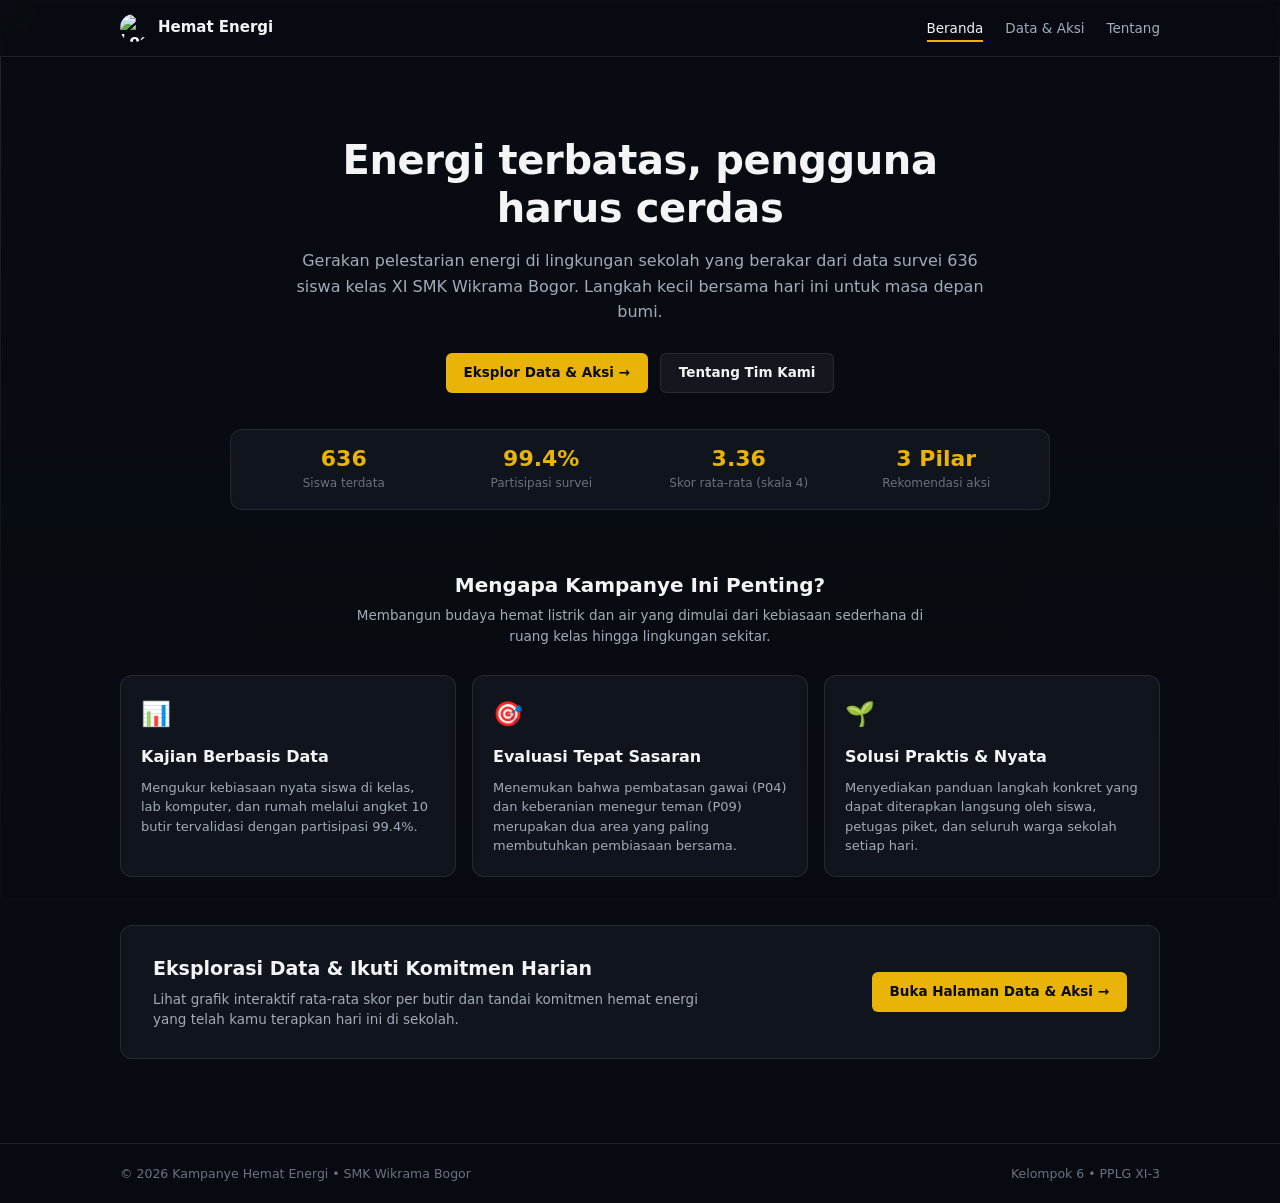
==== commit 9febf83b: "Tambahkan animasi entrance halus, micro-interactions hover, dan perbarui versi cache CSS" ====
--- a/index.html
+++ b/index.html
@@ -4,7 +4,7 @@
     <meta charset="UTF-8">
     <meta name="viewport" content="width=device-width, initial-scale=1.0">
     <title>Kampanye Hemat Energi - SMK Wikrama Bogor</title>
-    <link rel="stylesheet" href="style.css?v=5">
+    <link rel="stylesheet" href="style.css?v=6">
 </head>
 <body>
     <header class="navbar">
--- a/style.css
+++ b/style.css
@@ -900,7 +900,155 @@
     font-variant-numeric: tabular-nums;
 }
 
-/* ================= 12. ACCESSIBILITY & RESPONSIVE ================= */
+/* ================= 12. ANIMASI & INTERAKSI MIKRO ================= */
+@keyframes fadeInUp {
+    from {
+        opacity: 0;
+        transform: translateY(20px);
+    }
+    to {
+        opacity: 1;
+        transform: translateY(0);
+    }
+}
+
+@keyframes fadeInScale {
+    from {
+        opacity: 0;
+        transform: scale(0.96) translateY(12px);
+    }
+    to {
+        opacity: 1;
+        transform: scale(1) translateY(0);
+    }
+}
+
+@keyframes checkPop {
+    0% { transform: scale(0.8); }
+    50% { transform: scale(1.2); }
+    100% { transform: scale(1); }
+}
+
+/* Entrance Animations */
+.page-header {
+    animation: fadeInUp 0.5s var(--ease-out) both;
+}
+
+.hero-text-wrap {
+    animation: fadeInUp 0.6s var(--ease-out) both;
+}
+
+.hero-stats-strip {
+    animation: fadeInUp 0.6s var(--ease-out) 0.12s both;
+}
+
+.home-pillars-section {
+    animation: fadeInUp 0.6s var(--ease-out) 0.22s both;
+}
+
+.home-cta-card {
+    animation: fadeInUp 0.6s var(--ease-out) 0.32s both;
+}
+
+.stats-grid .stat-card:nth-child(1) { animation: fadeInUp 0.5s var(--ease-out) 0.05s both; }
+.stats-grid .stat-card:nth-child(2) { animation: fadeInUp 0.5s var(--ease-out) 0.12s both; }
+.stats-grid .stat-card:nth-child(3) { animation: fadeInUp 0.5s var(--ease-out) 0.19s both; }
+.stats-grid .stat-card:nth-child(4) { animation: fadeInUp 0.5s var(--ease-out) 0.26s both; }
+
+.chart-box {
+    animation: fadeInScale 0.6s var(--ease-out) 0.15s both;
+}
+
+.insight-box {
+    animation: fadeInScale 0.6s var(--ease-out) 0.24s both;
+}
+
+.grid-3 .card:nth-child(1) { animation: fadeInUp 0.5s var(--ease-out) 0.1s both; }
+.grid-3 .card:nth-child(2) { animation: fadeInUp 0.5s var(--ease-out) 0.2s both; }
+.grid-3 .card:nth-child(3) { animation: fadeInUp 0.5s var(--ease-out) 0.3s both; }
+
+.habit-tracker-box {
+    animation: fadeInUp 0.6s var(--ease-out) 0.32s both;
+}
+
+/* Hover Micro-Interactions */
+.card,
+.stat-card,
+.chart-box,
+.insight-box,
+.habit-tracker-box,
+.home-cta-card,
+.hero-stats-strip {
+    transition: transform 0.25s var(--ease-out), border-color 0.25s ease, box-shadow 0.25s ease;
+}
+
+.card:hover,
+.stat-card:hover,
+.chart-box:hover,
+.insight-box:hover,
+.habit-tracker-box:hover,
+.home-cta-card:hover {
+    transform: translateY(-5px);
+    border-color: rgba(234, 179, 8, 0.45);
+    box-shadow: 0 12px 28px rgba(0, 0, 0, 0.55), 0 0 16px rgba(234, 179, 8, 0.12);
+}
+
+.btn {
+    transition: background-color 0.2s ease, transform 0.2s var(--ease-out), box-shadow 0.2s ease;
+}
+
+.btn:hover {
+    transform: translateY(-2px);
+    box-shadow: 0 6px 20px rgba(234, 179, 8, 0.4);
+}
+
+.btn:active {
+    transform: translateY(0) scale(0.97);
+}
+
+.btn-secondary:hover {
+    transform: translateY(-2px);
+    box-shadow: 0 6px 18px rgba(0, 0, 0, 0.4);
+}
+
+.logo img {
+    transition: transform 0.25s var(--ease-out);
+}
+
+.logo:hover img {
+    transform: scale(1.1) rotate(-6deg);
+}
+
+.pillar-icon {
+    display: inline-block;
+    transition: transform 0.25s var(--ease-out);
+}
+
+.pillar-card:hover .pillar-icon {
+    transform: translateY(-4px) scale(1.18);
+}
+
+.photo-container img {
+    transition: transform 0.35s var(--ease-out);
+}
+
+.team-card:hover .photo-container img {
+    transform: scale(1.1);
+}
+
+.tracker-item {
+    transition: transform 0.2s var(--ease-out), border-color 0.2s ease, background-color 0.2s ease;
+}
+
+.tracker-item:hover {
+    transform: translateX(4px);
+}
+
+.tracker-item.checked .checkmark {
+    animation: checkPop 0.28s var(--ease-out);
+}
+
+/* ================= 13. ACCESSIBILITY & RESPONSIVE ================= */
 @media (prefers-reduced-motion: reduce) {
     *, *::before, *::after {
         animation-duration: 0.01ms !important;
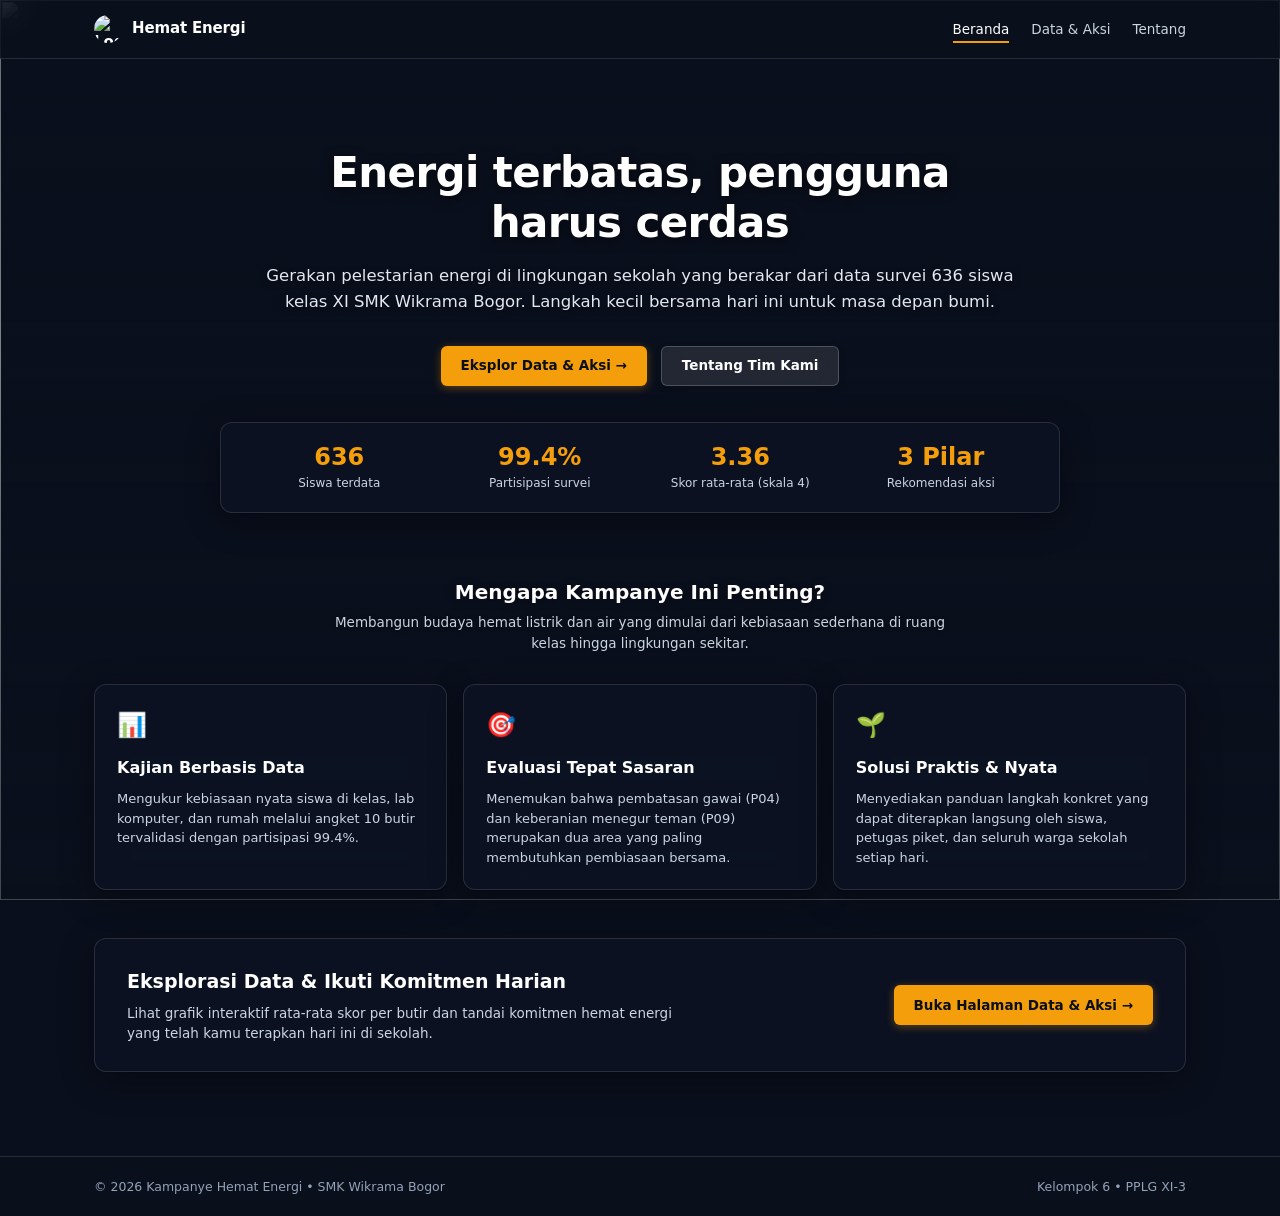
==== commit e64017fe: "Sempurnakan visual: background sunset tiang listrik terang, kartu transparan bersih, dan hilangkan b" ====
--- a/index.html
+++ b/index.html
@@ -4,7 +4,7 @@
     <meta charset="UTF-8">
     <meta name="viewport" content="width=device-width, initial-scale=1.0">
     <title>Kampanye Hemat Energi - SMK Wikrama Bogor</title>
-    <link rel="stylesheet" href="style.css?v=6">
+    <link rel="stylesheet" href="style.css?v=9">
 </head>
 <body>
     <header class="navbar">
--- a/style.css
+++ b/style.css
@@ -1,30 +1,36 @@
 /* ==========================================================================
    KAMPANYE HEMAT ENERGI - SMK WIKRAMA BOGOR
-   Style System: Cinematic Atmosphere, Frosted Graphite Surfaces, 4px Grid
+   Theme: Vibrant Sunset Electric Grid Background with Frosted Glass Surfaces
+   High-contrast, transparent cards, 100% legible typography, no AI slop
    ========================================================================== */
 
 :root {
-    /* Neutral Palette */
-    --bg-page: #080c12;
-    --bg-card: rgba(18, 22, 32, 0.82);
-    --bg-card-hover: rgba(24, 29, 42, 0.9);
-    --bg-raised: rgba(255, 255, 255, 0.05);
-    --border-hairline: rgba(255, 255, 255, 0.09);
-    --border-hover: rgba(255, 255, 255, 0.18);
-
-    /* Text Roles */
-    --text-primary: #f3f4f6;
-    --text-secondary: #a3abb8;
-    --text-muted: #6b7280;
-
-    /* Single Accent */
-    --accent: #eab308;
-    --accent-hover: #facc15;
-    --accent-contrast: #080c12;
+    /* Palette - Frosted Translucent Dark Glass on Sunset Electric Grid */
+    --bg-page: #0a0f1d;
+    --bg-card: rgba(13, 20, 36, 0.74);
+    --bg-card-hover: rgba(18, 28, 50, 0.84);
+    --bg-raised: rgba(25, 37, 64, 0.65);
+    --border-hairline: rgba(255, 255, 255, 0.12);
+    --border-hover: rgba(255, 255, 255, 0.28);
+
+    /* Text Roles - Crisp White & High Contrast */
+    --text-primary: #ffffff;
+    --text-secondary: #cbd5e1;
+    --text-muted: #94a3b8;
+
+    /* Accent - Solar Sunset Gold & Amber */
+    --accent: #f59e0b;
+    --accent-hover: #fbbf24;
+    --accent-contrast: #0b0f19;
 
     /* Semantic Highlights */
     --color-positive: #22c55e;
     --color-focus: #f97316;
+
+    /* Shadows & Glassmorphism */
+    --shadow-card: 0 8px 32px 0 rgba(0, 0, 0, 0.38), 0 1px 2px 0 rgba(0, 0, 0, 0.2);
+    --shadow-card-hover: 0 12px 40px 0 rgba(0, 0, 0, 0.5), 0 2px 4px 0 rgba(0, 0, 0, 0.25);
+    --glass-blur: blur(14px);
 
     /* Radius */
     --radius-control: 6px;
@@ -57,12 +63,14 @@
     display: flex;
     flex-direction: column;
     -webkit-font-smoothing: antialiased;
+    -moz-osx-font-smoothing: grayscale;
 }
 
 .container {
-    width: 92%;
-    max-width: 1040px;
+    width: 100%;
+    max-width: 1140px;
     margin: 0 auto;
+    padding: 0 24px;
 }
 
 /* ================= 2. NAVBAR ================= */
@@ -71,9 +79,9 @@
     top: 0;
     left: 0;
     width: 100%;
-    background-color: rgba(8, 12, 18, 0.92);
-    backdrop-filter: blur(10px);
-    -webkit-backdrop-filter: blur(10px);
+    background-color: rgba(10, 16, 28, 0.78);
+    backdrop-filter: var(--glass-blur);
+    -webkit-backdrop-filter: var(--glass-blur);
     border-bottom: 1px solid var(--border-hairline);
     z-index: 999;
 }
@@ -82,7 +90,7 @@
     display: flex;
     justify-content: space-between;
     align-items: center;
-    height: 56px;
+    height: 58px;
 }
 
 .logo {
@@ -96,7 +104,8 @@
 }
 
 .logo span {
-    color: var(--text-primary);
+    color: #ffffff;
+    letter-spacing: -0.01em;
 }
 
 .logo img {
@@ -134,11 +143,11 @@
 }
 
 .nav-links a:hover {
-    color: var(--text-primary);
+    color: #ffffff;
 }
 
 .nav-links a.active {
-    color: var(--text-primary);
+    color: #ffffff;
 }
 
 .nav-links a.active::after {
@@ -148,10 +157,11 @@
 /* ================= 3. BACKGROUND & HERO ================= */
 .main-section {
     position: relative;
-    padding: 88px 0 64px 0;
+    padding: 92px 0 64px 0;
     flex: 1;
 }
 
+/* Gambar Tiang Listrik Terang & Nyata */
 .hero-bg-img {
     position: fixed;
     top: 0;
@@ -160,16 +170,17 @@
     height: 100%;
     object-fit: cover;
     z-index: -2;
-    opacity: 0.52;
-}
-
+    opacity: 0.96; /* Gambar tiang listrik sunset tampil terang dan jelas */
+}
+
+/* Overlay Transparan Lembut agar Teks Tetap Tajam */
 .hero-overlay {
     position: fixed;
     top: 0;
     left: 0;
     width: 100%;
     height: 100%;
-    background: linear-gradient(180deg, rgba(8, 12, 18, 0.72) 0%, rgba(8, 12, 18, 0.88) 50%, rgba(8, 12, 18, 0.96) 100%);
+    background: linear-gradient(180deg, rgba(10, 16, 28, 0.45) 0%, rgba(10, 16, 28, 0.32) 40%, rgba(10, 16, 28, 0.68) 100%);
     z-index: -1;
 }
 
@@ -185,22 +196,24 @@
 
 .page-title {
     font-size: 26px;
-    font-weight: 600;
+    font-weight: 700;
     line-height: 1.25;
-    color: var(--text-primary);
+    color: #ffffff;
     margin-bottom: 6px;
+    text-shadow: 0 2px 8px rgba(0, 0, 0, 0.4);
 }
 
 .page-subtitle {
     font-size: 14.5px;
-    color: var(--text-secondary);
+    color: #e2e8f0;
     max-width: 680px;
     line-height: 1.55;
+    text-shadow: 0 1px 4px rgba(0, 0, 0, 0.5);
 }
 
 /* ================= 4. HOMEPAGE (BERANDA) ================= */
 .hero-block {
-    padding: 48px 0 60px 0;
+    padding: 56px 0 64px 0;
     display: flex;
     flex-direction: column;
     align-items: center;
@@ -208,46 +221,49 @@
 }
 
 .hero-text-wrap {
-    max-width: 720px;
+    max-width: 760px;
     margin-bottom: 36px;
 }
 
 .hero-title {
-    font-size: 40px;
-    font-weight: 600;
-    line-height: 1.2;
-    color: var(--text-primary);
+    font-size: 42px;
+    font-weight: 800;
+    line-height: 1.18;
+    color: #ffffff;
     margin-bottom: 16px;
-    letter-spacing: -0.01em;
+    letter-spacing: -0.015em;
+    text-shadow: 0 3px 12px rgba(0, 0, 0, 0.6);
 }
 
 .hero-desc {
-    font-size: 16px;
-    color: var(--text-secondary);
+    font-size: 16.5px;
+    color: #e2e8f0;
     line-height: 1.6;
-    margin-bottom: 28px;
+    margin-bottom: 30px;
+    text-shadow: 0 2px 6px rgba(0, 0, 0, 0.5);
 }
 
 .hero-actions {
     display: flex;
-    gap: 12px;
+    gap: 14px;
     justify-content: center;
     align-items: center;
 }
 
-/* Hero Stats Strip */
+/* Hero Stats Strip Transparan */
 .hero-stats-strip {
     display: grid;
     grid-template-columns: repeat(4, 1fr);
     gap: 12px;
     width: 100%;
-    max-width: 820px;
+    max-width: 840px;
     background-color: var(--bg-card);
-    backdrop-filter: blur(10px);
-    -webkit-backdrop-filter: blur(10px);
+    backdrop-filter: var(--glass-blur);
+    -webkit-backdrop-filter: var(--glass-blur);
     border: 1px solid var(--border-hairline);
     border-radius: var(--radius-card);
-    padding: 16px 20px;
+    padding: 20px 24px;
+    box-shadow: var(--shadow-card);
 }
 
 .hero-stat-item {
@@ -258,8 +274,8 @@
 }
 
 .hero-stat-value {
-    font-size: 22px;
-    font-weight: 600;
+    font-size: 24px;
+    font-weight: 700;
     color: var(--accent);
     font-variant-numeric: tabular-nums;
     line-height: 1.2;
@@ -268,7 +284,7 @@
 
 .hero-stat-label {
     font-size: 12px;
-    color: var(--text-muted);
+    color: var(--text-secondary);
 }
 
 /* Homepage Pillars */
@@ -278,8 +294,18 @@
 
 .section-heading-center {
     text-align: center;
-    max-width: 600px;
-    margin: 0 auto 28px auto;
+    max-width: 620px;
+    margin: 0 auto 30px auto;
+}
+
+.section-heading-center .section-title {
+    color: #ffffff;
+    text-shadow: 0 2px 8px rgba(0, 0, 0, 0.4);
+}
+
+.section-heading-center .section-desc {
+    color: #cbd5e1;
+    text-shadow: 0 1px 4px rgba(0, 0, 0, 0.4);
 }
 
 .pillar-card {
@@ -297,7 +323,7 @@
 .pillar-title {
     font-size: 16px;
     font-weight: 600;
-    color: var(--text-primary);
+    color: #ffffff;
 }
 
 .pillar-desc {
@@ -306,26 +332,27 @@
     line-height: 1.5;
 }
 
-/* Homepage CTA Card */
+/* Homepage CTA Card Transparan */
 .home-cta-card {
     display: flex;
     justify-content: space-between;
     align-items: center;
     background-color: var(--bg-card);
-    backdrop-filter: blur(10px);
-    -webkit-backdrop-filter: blur(10px);
+    backdrop-filter: var(--glass-blur);
+    -webkit-backdrop-filter: var(--glass-blur);
     border: 1px solid var(--border-hairline);
     border-radius: var(--radius-card);
     padding: 28px 32px;
     margin-bottom: 20px;
     text-align: left;
     gap: 24px;
+    box-shadow: var(--shadow-card);
 }
 
 .home-cta-text h2 {
     font-size: 19px;
     font-weight: 600;
-    color: var(--text-primary);
+    color: #ffffff;
     margin-bottom: 6px;
 }
 
@@ -346,7 +373,7 @@
     align-items: center;
     justify-content: center;
     height: 40px;
-    padding: 0 18px;
+    padding: 0 20px;
     background-color: var(--accent);
     color: var(--accent-contrast);
     text-decoration: none;
@@ -355,11 +382,15 @@
     font-size: 13.5px;
     border: none;
     cursor: pointer;
-    transition: background-color var(--duration) ease, transform var(--duration) var(--ease-out);
+    box-shadow: 0 2px 8px rgba(245, 158, 11, 0.35);
+    transition: background-color var(--duration) ease, transform var(--duration) var(--ease-out), box-shadow var(--duration) ease;
 }
 
 .btn:hover {
     background-color: var(--accent-hover);
+    color: #0b0f19;
+    transform: translateY(-1px);
+    box-shadow: 0 4px 14px rgba(245, 158, 11, 0.45);
 }
 
 .btn:active {
@@ -367,14 +398,18 @@
 }
 
 .btn-secondary {
-    background-color: var(--bg-raised);
-    color: var(--text-primary);
-    border: 1px solid var(--border-hairline);
+    background-color: rgba(255, 255, 255, 0.1);
+    color: #ffffff;
+    border: 1px solid rgba(255, 255, 255, 0.2);
+    backdrop-filter: blur(8px);
+    -webkit-backdrop-filter: blur(8px);
+    box-shadow: 0 2px 6px rgba(0, 0, 0, 0.2);
 }
 
 .btn-secondary:hover {
-    background-color: rgba(255, 255, 255, 0.1);
-    border-color: var(--border-hover);
+    background-color: rgba(255, 255, 255, 0.18);
+    border-color: rgba(255, 255, 255, 0.35);
+    color: #ffffff;
 }
 
 /* ================= 6. STATS GRID ================= */
@@ -387,8 +422,8 @@
 
 .stat-card {
     background-color: var(--bg-card);
-    backdrop-filter: blur(10px);
-    -webkit-backdrop-filter: blur(10px);
+    backdrop-filter: var(--glass-blur);
+    -webkit-backdrop-filter: var(--glass-blur);
     border: 1px solid var(--border-hairline);
     border-radius: var(--radius-card);
     padding: 18px 20px;
@@ -396,34 +431,23 @@
     flex-direction: column;
     justify-content: space-between;
     text-align: left;
-    transition: border-color var(--duration) ease;
-}
-
-.stat-card:hover {
-    border-color: var(--border-hover);
-}
-
-.stat-card-focus {
-    border-color: rgba(249, 115, 22, 0.3);
+    box-shadow: var(--shadow-card);
+    transition: border-color var(--duration) ease, transform var(--duration) var(--ease-out), box-shadow var(--duration) ease;
 }
 
 .stat-label {
     font-size: 12.5px;
-    color: var(--text-muted);
+    color: var(--text-secondary);
     margin-bottom: 6px;
 }
 
 .stat-number {
-    font-size: 26px;
-    font-weight: 600;
-    color: var(--text-primary);
+    font-size: 24px;
+    font-weight: 700;
+    color: #ffffff;
     font-variant-numeric: tabular-nums;
-    line-height: 1.1;
+    line-height: 1.15;
     margin-bottom: 4px;
-}
-
-.stat-card-focus .stat-number {
-    color: var(--color-focus);
 }
 
 .stat-unit {
@@ -442,21 +466,22 @@
 /* ================= 7. DATA & ANALYSIS GRID ================= */
 .data-analysis-grid {
     display: grid;
-    grid-template-columns: 1.8fr 1fr;
+    grid-template-columns: 1.75fr 1fr;
     gap: 18px;
     margin-bottom: 36px;
 }
 
 .chart-box {
     background-color: var(--bg-card);
-    backdrop-filter: blur(10px);
-    -webkit-backdrop-filter: blur(10px);
+    backdrop-filter: var(--glass-blur);
+    -webkit-backdrop-filter: var(--glass-blur);
     border: 1px solid var(--border-hairline);
     border-radius: var(--radius-card);
-    padding: 20px 22px;
+    padding: 22px 24px;
     display: flex;
     flex-direction: column;
     text-align: left;
+    box-shadow: var(--shadow-card);
 }
 
 .chart-header {
@@ -470,7 +495,7 @@
 .chart-title {
     font-size: 16px;
     font-weight: 600;
-    color: var(--text-primary);
+    color: #ffffff;
     margin-bottom: 3px;
 }
 
@@ -482,7 +507,7 @@
 .chart-controls {
     display: flex;
     gap: 4px;
-    background-color: var(--bg-raised);
+    background-color: rgba(20, 28, 50, 0.7);
     padding: 3px;
     border-radius: var(--radius-control);
     border: 1px solid var(--border-hairline);
@@ -494,45 +519,48 @@
     color: var(--text-muted);
     font-size: 12px;
     font-weight: 500;
-    padding: 4px 10px;
+    padding: 5px 12px;
     border-radius: 4px;
     cursor: pointer;
     transition: color var(--duration) ease, background-color var(--duration) ease;
 }
 
 .btn-filter:hover {
-    color: var(--text-primary);
+    color: #ffffff;
 }
 
 .btn-filter.active {
-    background-color: rgba(255, 255, 255, 0.12);
-    color: var(--text-primary);
+    background-color: rgba(245, 158, 11, 0.22);
+    color: #fbbf24;
+    border: 1px solid rgba(245, 158, 11, 0.4);
+    box-shadow: 0 1px 3px rgba(0, 0, 0, 0.2);
 }
 
 .chart-wrapper {
     position: relative;
-    height: 310px;
+    height: 480px;
     width: 100%;
 }
 
 /* Insight Box */
 .insight-box {
     background-color: var(--bg-card);
-    backdrop-filter: blur(10px);
-    -webkit-backdrop-filter: blur(10px);
+    backdrop-filter: var(--glass-blur);
+    -webkit-backdrop-filter: var(--glass-blur);
     border: 1px solid var(--border-hairline);
     border-radius: var(--radius-card);
-    padding: 20px;
+    padding: 22px;
     display: flex;
     flex-direction: column;
     justify-content: space-between;
     text-align: left;
+    box-shadow: var(--shadow-card);
 }
 
 .insight-title {
     font-size: 16px;
     font-weight: 600;
-    color: var(--text-primary);
+    color: #ffffff;
     margin-bottom: 14px;
 }
 
@@ -544,35 +572,25 @@
 }
 
 .insight-list li {
-    background-color: var(--bg-raised);
+    background-color: rgba(20, 30, 52, 0.65);
     border: 1px solid var(--border-hairline);
     border-radius: var(--radius-inner);
-    padding: 10px 12px;
-}
-
-.insight-tag {
-    display: inline-block;
-    font-size: 11px;
+    padding: 12px 14px;
+    box-shadow: 0 1px 2px rgba(0, 0, 0, 0.2);
+}
+
+.insight-category {
+    display: block;
+    font-size: 11.5px;
     font-weight: 500;
-    padding: 1px 6px;
-    border-radius: 3px;
+    color: var(--text-muted);
     margin-bottom: 4px;
-}
-
-.insight-tag.high {
-    background-color: rgba(34, 197, 94, 0.12);
-    color: #4ade80;
-}
-
-.insight-tag.focus {
-    background-color: rgba(249, 115, 22, 0.12);
-    color: #fb923c;
 }
 
 .insight-list strong {
     display: block;
     font-size: 13.5px;
-    color: var(--text-primary);
+    color: #ffffff;
     margin-bottom: 2px;
 }
 
@@ -583,8 +601,8 @@
 }
 
 .insight-footer {
-    margin-top: 12px;
-    padding-top: 10px;
+    margin-top: 14px;
+    padding-top: 12px;
     border-top: 1px solid var(--border-hairline);
 }
 
@@ -607,13 +625,14 @@
 .section-title {
     font-size: 20px;
     font-weight: 600;
-    color: var(--text-primary);
+    color: #ffffff;
     margin-bottom: 4px;
+    text-shadow: 0 2px 6px rgba(0, 0, 0, 0.4);
 }
 
 .section-desc {
     font-size: 13.5px;
-    color: var(--text-secondary);
+    color: #cbd5e1;
 }
 
 .grid-3 {
@@ -624,16 +643,13 @@
 
 .card {
     background-color: var(--bg-card);
-    backdrop-filter: blur(10px);
-    -webkit-backdrop-filter: blur(10px);
+    backdrop-filter: var(--glass-blur);
+    -webkit-backdrop-filter: var(--glass-blur);
     border: 1px solid var(--border-hairline);
     border-radius: var(--radius-card);
-    padding: 20px;
-    transition: border-color var(--duration) ease;
-}
-
-.card:hover {
-    border-color: var(--border-hover);
+    padding: 22px;
+    box-shadow: var(--shadow-card);
+    transition: transform var(--duration) var(--ease-out), border-color var(--duration) ease, box-shadow var(--duration) ease;
 }
 
 .action-card {
@@ -645,7 +661,7 @@
 .action-card h3 {
     font-size: 16px;
     font-weight: 600;
-    color: var(--text-primary);
+    color: #ffffff;
     margin-bottom: 4px;
 }
 
@@ -656,10 +672,6 @@
     display: block;
 }
 
-.action-target-focus {
-    color: var(--color-focus);
-}
-
 .action-list {
     list-style: none;
     display: flex;
@@ -680,19 +692,21 @@
     position: absolute;
     left: 0;
     top: 0;
-    color: var(--text-muted);
+    color: var(--accent);
+    font-weight: bold;
 }
 
 /* ================= 9. HABIT TRACKER ================= */
 .habit-tracker-box {
     background-color: var(--bg-card);
-    backdrop-filter: blur(10px);
-    -webkit-backdrop-filter: blur(10px);
+    backdrop-filter: var(--glass-blur);
+    -webkit-backdrop-filter: var(--glass-blur);
     border: 1px solid var(--border-hairline);
     border-radius: var(--radius-card);
-    padding: 22px 24px;
+    padding: 24px 26px;
     margin-bottom: 36px;
     text-align: left;
+    box-shadow: var(--shadow-card);
 }
 
 .tracker-header {
@@ -706,7 +720,7 @@
 .tracker-title {
     font-size: 17px;
     font-weight: 600;
-    color: var(--text-primary);
+    color: #ffffff;
     margin-bottom: 3px;
 }
 
@@ -717,10 +731,10 @@
 
 .tracker-progress-badge {
     font-size: 12.5px;
-    font-weight: 500;
-    padding: 4px 10px;
+    font-weight: 600;
+    padding: 5px 12px;
     border-radius: 4px;
-    background-color: var(--bg-raised);
+    background-color: rgba(20, 28, 50, 0.7);
     border: 1px solid var(--border-hairline);
     color: var(--text-secondary);
     font-variant-numeric: tabular-nums;
@@ -728,8 +742,8 @@
 }
 
 .tracker-progress-badge.all-done {
-    background-color: rgba(34, 197, 94, 0.12);
-    border-color: rgba(34, 197, 94, 0.25);
+    background-color: rgba(34, 197, 94, 0.2);
+    border-color: rgba(74, 222, 128, 0.4);
     color: #4ade80;
 }
 
@@ -744,22 +758,24 @@
     display: flex;
     align-items: center;
     gap: 10px;
-    padding: 10px 14px;
-    background-color: var(--bg-raised);
+    padding: 12px 14px;
+    background-color: rgba(20, 30, 52, 0.65);
     border: 1px solid var(--border-hairline);
     border-radius: var(--radius-inner);
     cursor: pointer;
     user-select: none;
+    box-shadow: 0 1px 2px rgba(0, 0, 0, 0.15);
     transition: border-color var(--duration) ease, background-color var(--duration) ease;
 }
 
 .tracker-item:hover {
     border-color: var(--border-hover);
+    background-color: rgba(26, 39, 68, 0.75);
 }
 
 .tracker-item.checked {
-    border-color: rgba(34, 197, 94, 0.3);
-    background-color: rgba(34, 197, 94, 0.05);
+    border-color: rgba(74, 222, 128, 0.45);
+    background-color: rgba(20, 45, 35, 0.65);
 }
 
 .tracker-item input[type="checkbox"] {
@@ -775,8 +791,8 @@
     width: 18px;
     height: 18px;
     border-radius: 4px;
-    background-color: rgba(0, 0, 0, 0.3);
-    border: 1px solid rgba(255, 255, 255, 0.2);
+    background-color: rgba(15, 23, 42, 0.8);
+    border: 1.5px solid rgba(255, 255, 255, 0.3);
     flex-shrink: 0;
     transition: border-color var(--duration) ease, background-color var(--duration) ease;
 }
@@ -797,7 +813,7 @@
     top: 2px;
     width: 4px;
     height: 8px;
-    border: solid #080c12;
+    border: solid #ffffff;
     border-width: 0 2px 2px 0;
     transform: rotate(45deg);
 }
@@ -809,15 +825,15 @@
 }
 
 .tracker-item.checked .tracker-text {
-    color: var(--text-primary);
+    color: #ffffff;
 }
 
 .tracker-feedback {
     font-size: 12.5px;
     color: var(--text-muted);
-    padding: 6px 10px;
+    padding: 6px 12px;
     border-radius: 4px;
-    background-color: var(--bg-raised);
+    background-color: rgba(20, 28, 50, 0.7);
     display: inline-block;
 }
 
@@ -828,17 +844,17 @@
 
 .team-card {
     text-align: center;
-    padding: 24px 18px;
+    padding: 26px 20px;
 }
 
 .photo-container {
-    width: 88px;
-    height: 88px;
+    width: 92px;
+    height: 92px;
     margin: 0 auto 14px auto;
     border-radius: 50%;
-    border: 1px solid var(--border-hairline);
+    border: 2px solid rgba(255, 255, 255, 0.2);
     overflow: hidden;
-    background-color: var(--bg-raised);
+    background-color: rgba(20, 30, 52, 0.8);
 }
 
 .profile-img {
@@ -850,15 +866,15 @@
 .member-name {
     font-size: 16px;
     font-weight: 600;
-    color: var(--text-primary);
+    color: #ffffff;
     margin-bottom: 12px;
 }
 
 .member-meta-block {
-    background-color: var(--bg-raised);
+    background-color: rgba(20, 30, 52, 0.65);
     border: 1px solid var(--border-hairline);
     border-radius: var(--radius-inner);
-    padding: 10px 12px;
+    padding: 10px 14px;
     display: flex;
     flex-direction: column;
     gap: 6px;
@@ -875,15 +891,17 @@
 }
 
 .member-meta-row strong {
-    color: var(--text-secondary);
-    font-weight: 500;
+    color: #ffffff;
+    font-weight: 600;
 }
 
 /* ================= 11. FOOTER ================= */
 .footer {
     border-top: 1px solid var(--border-hairline);
     padding: 20px 0;
-    background-color: rgba(8, 12, 18, 0.95);
+    background-color: rgba(10, 16, 28, 0.78);
+    backdrop-filter: var(--glass-blur);
+    -webkit-backdrop-filter: var(--glass-blur);
     position: relative;
     z-index: 10;
 }
@@ -903,8 +921,8 @@
 /* ================= 12. ANIMASI & INTERAKSI MIKRO ================= */
 @keyframes fadeInUp {
     from {
-        opacity: 0;
-        transform: translateY(20px);
+        opacity: 0.8;
+        transform: translateY(8px);
     }
     to {
         opacity: 1;
@@ -912,63 +930,24 @@
     }
 }
 
-@keyframes fadeInScale {
-    from {
-        opacity: 0;
-        transform: scale(0.96) translateY(12px);
-    }
-    to {
-        opacity: 1;
-        transform: scale(1) translateY(0);
-    }
-}
-
 @keyframes checkPop {
     0% { transform: scale(0.8); }
-    50% { transform: scale(1.2); }
+    50% { transform: scale(1.15); }
     100% { transform: scale(1); }
 }
 
 /* Entrance Animations */
-.page-header {
-    animation: fadeInUp 0.5s var(--ease-out) both;
-}
-
-.hero-text-wrap {
-    animation: fadeInUp 0.6s var(--ease-out) both;
-}
-
-.hero-stats-strip {
-    animation: fadeInUp 0.6s var(--ease-out) 0.12s both;
-}
-
-.home-pillars-section {
-    animation: fadeInUp 0.6s var(--ease-out) 0.22s both;
-}
-
-.home-cta-card {
-    animation: fadeInUp 0.6s var(--ease-out) 0.32s both;
-}
-
-.stats-grid .stat-card:nth-child(1) { animation: fadeInUp 0.5s var(--ease-out) 0.05s both; }
-.stats-grid .stat-card:nth-child(2) { animation: fadeInUp 0.5s var(--ease-out) 0.12s both; }
-.stats-grid .stat-card:nth-child(3) { animation: fadeInUp 0.5s var(--ease-out) 0.19s both; }
-.stats-grid .stat-card:nth-child(4) { animation: fadeInUp 0.5s var(--ease-out) 0.26s both; }
-
-.chart-box {
-    animation: fadeInScale 0.6s var(--ease-out) 0.15s both;
-}
-
-.insight-box {
-    animation: fadeInScale 0.6s var(--ease-out) 0.24s both;
-}
-
-.grid-3 .card:nth-child(1) { animation: fadeInUp 0.5s var(--ease-out) 0.1s both; }
-.grid-3 .card:nth-child(2) { animation: fadeInUp 0.5s var(--ease-out) 0.2s both; }
-.grid-3 .card:nth-child(3) { animation: fadeInUp 0.5s var(--ease-out) 0.3s both; }
-
+.page-header,
+.hero-text-wrap,
+.hero-stats-strip,
+.home-pillars-section,
+.home-cta-card,
+.stats-grid .stat-card,
+.chart-box,
+.insight-box,
+.grid-3 .card,
 .habit-tracker-box {
-    animation: fadeInUp 0.6s var(--ease-out) 0.32s both;
+    animation: fadeInUp 0.35s var(--ease-out);
 }
 
 /* Hover Micro-Interactions */
@@ -979,7 +958,7 @@
 .habit-tracker-box,
 .home-cta-card,
 .hero-stats-strip {
-    transition: transform 0.25s var(--ease-out), border-color 0.25s ease, box-shadow 0.25s ease;
+    transition: transform 0.22s var(--ease-out), border-color 0.22s ease, box-shadow 0.22s ease;
 }
 
 .card:hover,
@@ -988,27 +967,18 @@
 .insight-box:hover,
 .habit-tracker-box:hover,
 .home-cta-card:hover {
-    transform: translateY(-5px);
-    border-color: rgba(234, 179, 8, 0.45);
-    box-shadow: 0 12px 28px rgba(0, 0, 0, 0.55), 0 0 16px rgba(234, 179, 8, 0.12);
+    transform: translateY(-4px);
+    box-shadow: var(--shadow-card-hover);
+    border-color: var(--border-hover);
+}
+
+.hero-stats-strip:hover {
+    box-shadow: var(--shadow-card-hover);
+    border-color: var(--border-hover);
 }
 
 .btn {
-    transition: background-color 0.2s ease, transform 0.2s var(--ease-out), box-shadow 0.2s ease;
-}
-
-.btn:hover {
-    transform: translateY(-2px);
-    box-shadow: 0 6px 20px rgba(234, 179, 8, 0.4);
-}
-
-.btn:active {
-    transform: translateY(0) scale(0.97);
-}
-
-.btn-secondary:hover {
-    transform: translateY(-2px);
-    box-shadow: 0 6px 18px rgba(0, 0, 0, 0.4);
+    transition: transform 0.15s var(--ease-out), background-color 0.15s ease, box-shadow 0.15s ease;
 }
 
 .logo img {
@@ -1016,41 +986,18 @@
 }
 
 .logo:hover img {
-    transform: scale(1.1) rotate(-6deg);
-}
-
-.pillar-icon {
-    display: inline-block;
-    transition: transform 0.25s var(--ease-out);
-}
-
-.pillar-card:hover .pillar-icon {
-    transform: translateY(-4px) scale(1.18);
-}
-
-.photo-container img {
-    transition: transform 0.35s var(--ease-out);
-}
-
-.team-card:hover .photo-container img {
-    transform: scale(1.1);
-}
-
-.tracker-item {
-    transition: transform 0.2s var(--ease-out), border-color 0.2s ease, background-color 0.2s ease;
-}
-
-.tracker-item:hover {
-    transform: translateX(4px);
+    transform: rotate(-8deg) scale(1.05);
 }
 
 .tracker-item.checked .checkmark {
-    animation: checkPop 0.28s var(--ease-out);
+    animation: checkPop 0.25s var(--ease-out);
 }
 
 /* ================= 13. ACCESSIBILITY & RESPONSIVE ================= */
 @media (prefers-reduced-motion: reduce) {
-    *, *::before, *::after {
+    *,
+    *::before,
+    *::after {
         animation-duration: 0.01ms !important;
         animation-iteration-count: 1 !important;
         transition-duration: 0.01ms !important;
@@ -1058,40 +1005,44 @@
     }
 }
 
-@media (max-width: 880px) {
+:focus-visible {
+    outline: 2px solid var(--accent);
+    outline-offset: 2px;
+}
+
+@media (max-width: 992px) {
+    .data-analysis-grid {
+        grid-template-columns: 1fr;
+    }
+
+    .chart-wrapper {
+        height: 380px;
+    }
+
+    .stats-grid {
+        grid-template-columns: repeat(2, 1fr);
+    }
+
     .hero-stats-strip {
         grid-template-columns: repeat(2, 1fr);
-        gap: 16px;
+        row-gap: 16px;
+    }
+
+    .grid-3 {
+        grid-template-columns: repeat(2, 1fr);
     }
 
     .home-cta-card {
         flex-direction: column;
-        text-align: center;
-        align-items: center;
-    }
-
-    .stats-grid {
-        grid-template-columns: repeat(2, 1fr);
-    }
-
-    .data-analysis-grid {
-        grid-template-columns: 1fr;
-    }
-
-    .chart-wrapper {
-        height: 280px;
-    }
-
-    .grid-3 {
-        grid-template-columns: 1fr;
-    }
-
-    .tracker-checklist {
-        grid-template-columns: 1fr;
-    }
-}
-
-@media (max-width: 580px) {
+        align-items: flex-start;
+    }
+}
+
+@media (max-width: 640px) {
+    .navbar {
+        height: auto;
+    }
+
     .nav-container {
         flex-direction: column;
         height: auto;
@@ -1108,16 +1059,33 @@
         width: 100%;
     }
 
-    .btn {
+    .hero-actions .btn {
         width: 100%;
+    }
+
+    .stats-grid {
+        grid-template-columns: 1fr;
     }
 
     .hero-stats-strip {
         grid-template-columns: 1fr;
     }
 
-    .stats-grid {
+    .grid-3 {
         grid-template-columns: 1fr;
+    }
+
+    .tracker-checklist {
+        grid-template-columns: 1fr;
+    }
+
+    .chart-header {
+        flex-direction: column;
+        align-items: flex-start;
+    }
+
+    .chart-wrapper {
+        height: 320px;
     }
 
     .footer-content {
